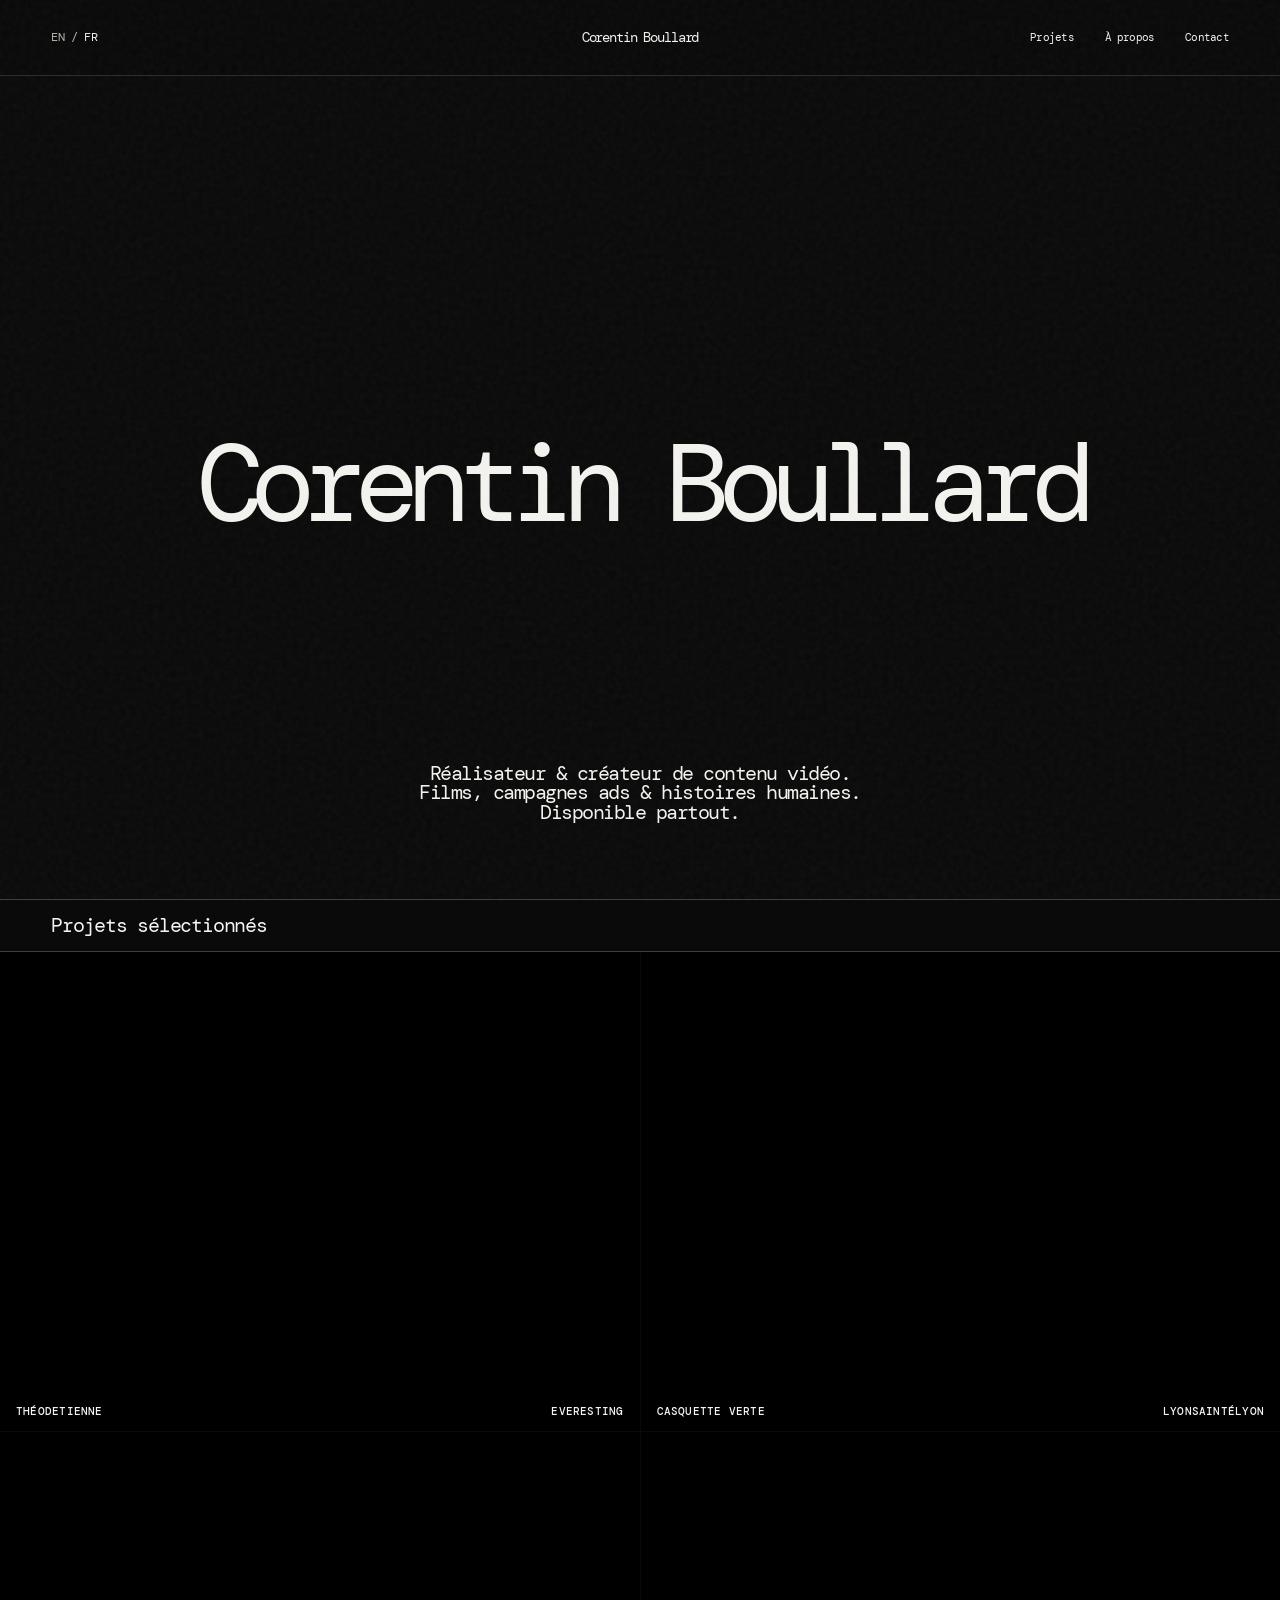
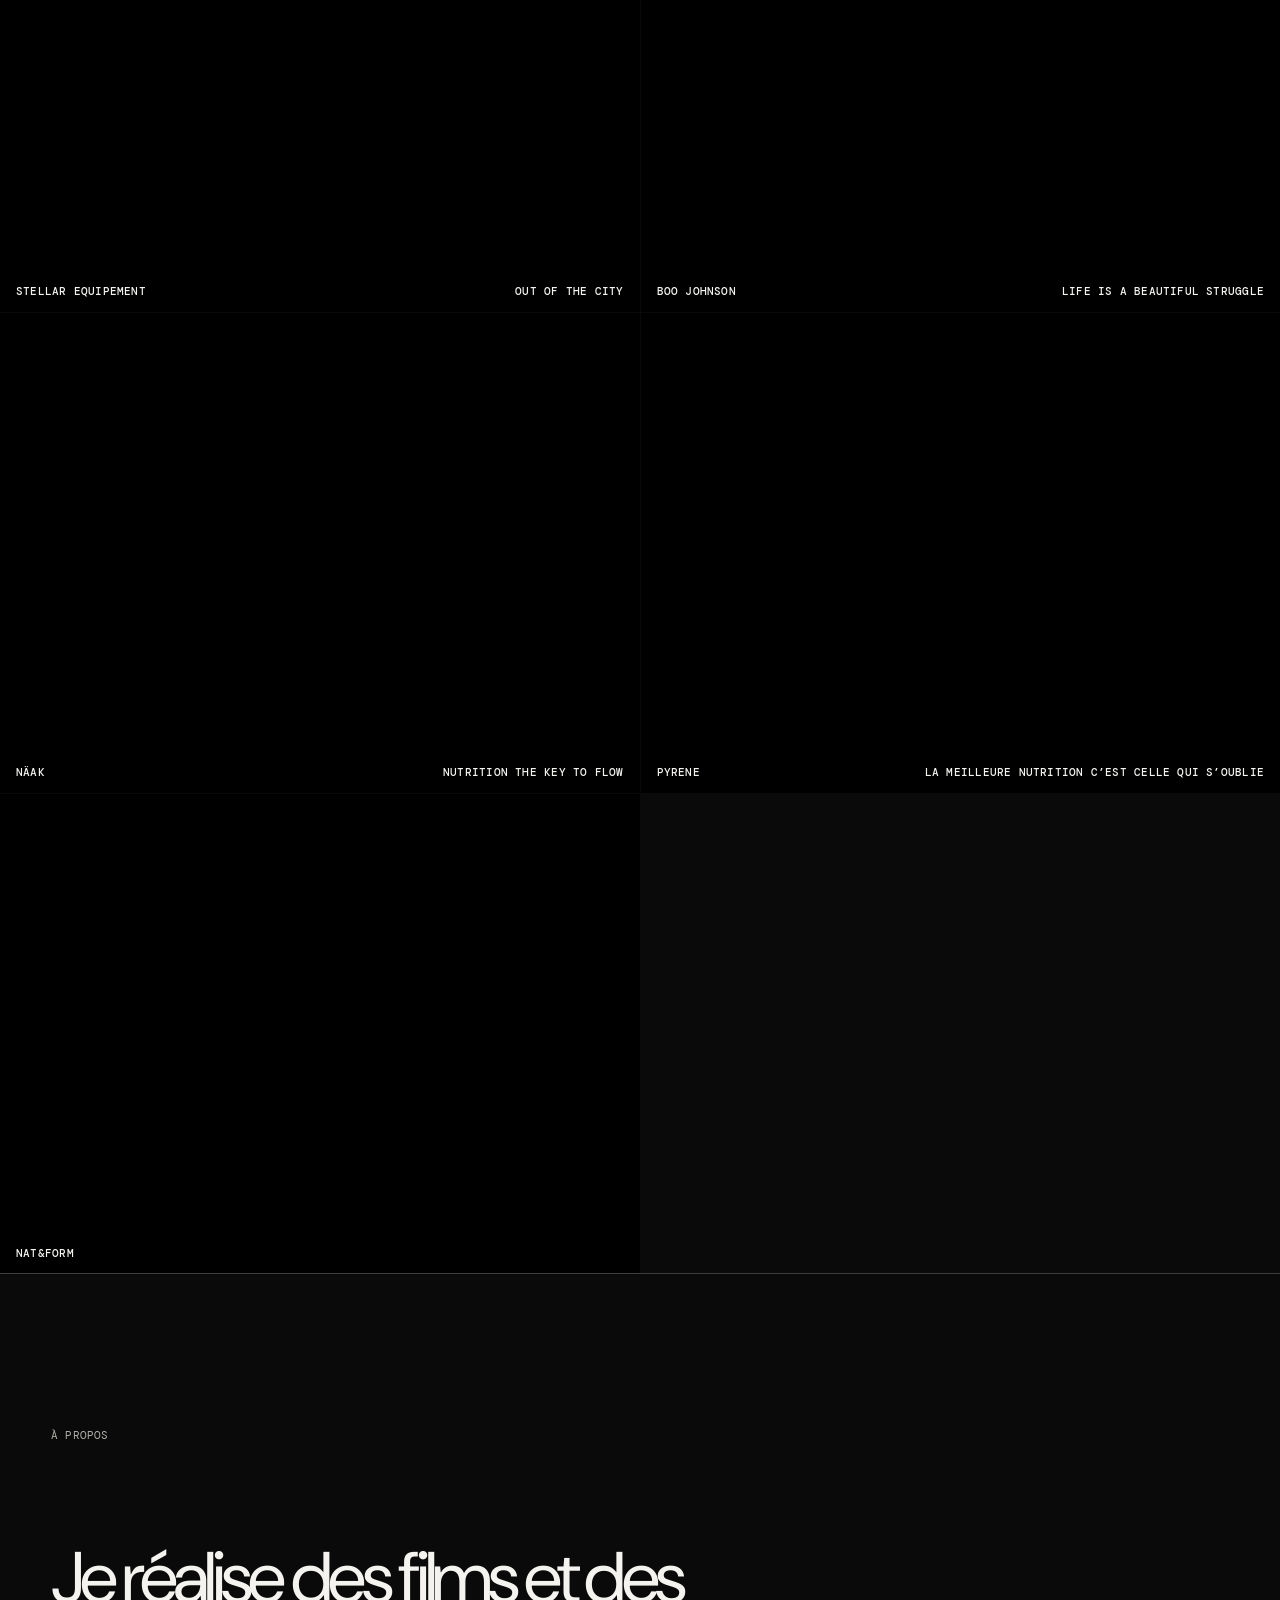
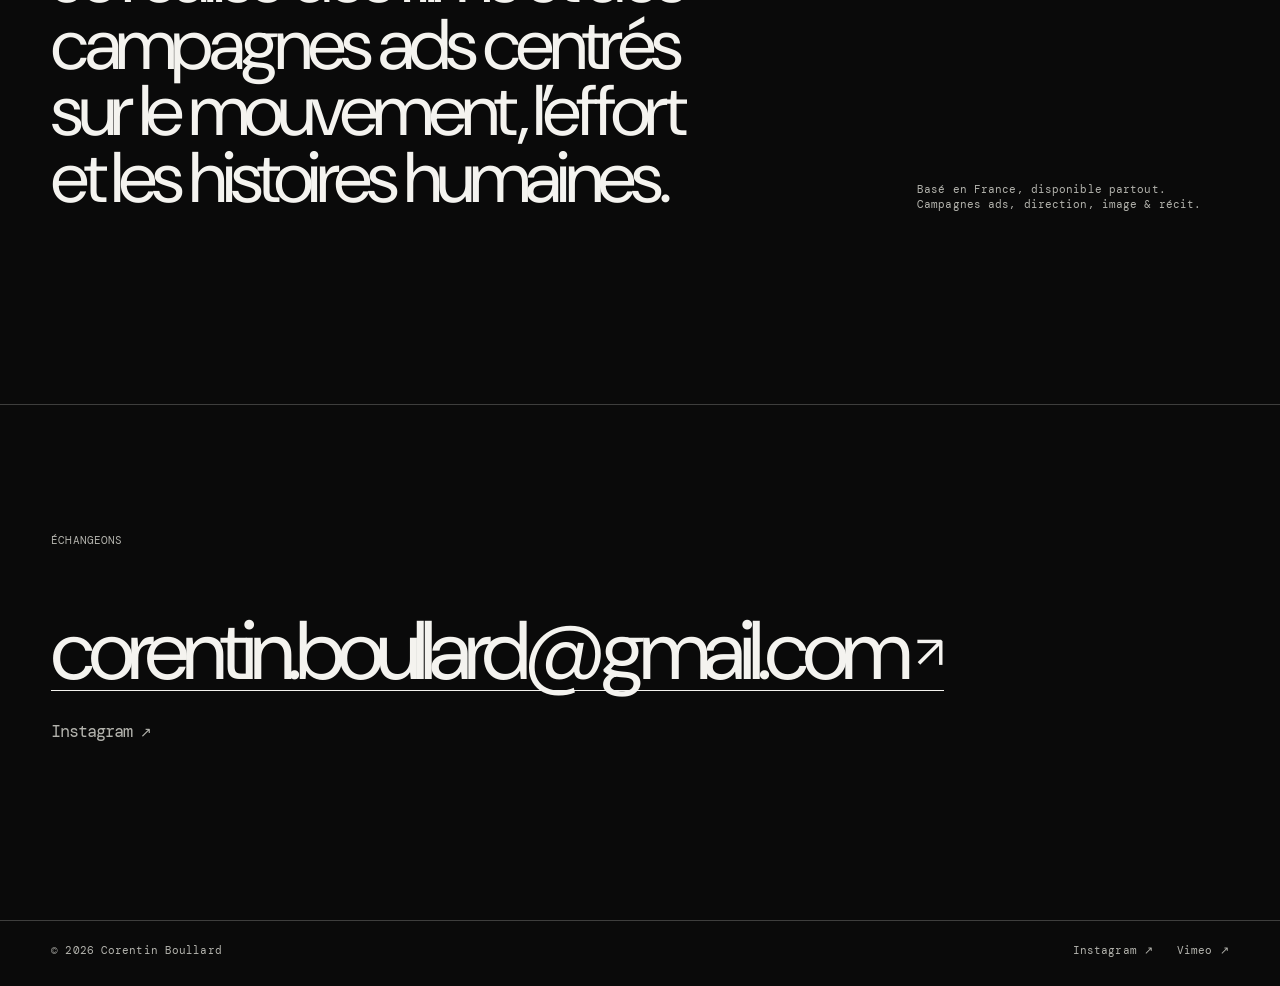
==== index.html @ 23f72abc "Publier le portfolio Corentin Boullard" ====
<!doctype html>
<html lang="fr">
  <head>
    <meta charset="UTF-8" />
    <meta name="viewport" content="width=device-width, initial-scale=1.0" />
    <meta name="description" content="Portfolio de Corentin Boullard — réalisateur & créateur de contenu vidéo." />
    <title>Corentin Boullard — Réalisateur</title>
    <link rel="preconnect" href="https://fonts.googleapis.com" />
    <link rel="preconnect" href="https://fonts.gstatic.com" crossorigin />
    <link href="https://fonts.googleapis.com/css2?family=DM+Mono:wght@400;500&family=DM+Sans:opsz,wght@9..40,400;9..40,500;9..40,600&display=swap" rel="stylesheet" />
    <link rel="stylesheet" href="styles.css" />
    <script>if (window.location.protocol === 'file:') document.documentElement.classList.add('is-file-preview');</script>
  </head>
  <body data-page="home">
    <div class="grain" aria-hidden="true"></div>
    <aside class="local-file-notice" aria-label="Lecture des vidéos" data-i18n-aria="localFile.aria">
      <span data-i18n="localFile.lead">Pour lire les films :</span>
      <a href="http://localhost:4173/"><span data-i18n="localFile.link">ouvrir le portfolio via localhost</span> <i aria-hidden="true">↗</i></a>
    </aside>

    <header class="site-header">
      <div class="language-switch" role="group" aria-label="Choisir la langue" data-i18n-aria="language.aria">
        <button type="button" data-language="en" aria-pressed="false">EN</button><span aria-hidden="true">/</span><button type="button" data-language="fr" aria-pressed="true">FR</button>
      </div>
      <a class="wordmark" href="#top" aria-label="Accueil" data-i18n-aria="navigation.home">Corentin Boullard</a>
      <nav aria-label="Navigation principale" data-i18n-aria="navigation.aria">
        <a href="#work" data-i18n="nav.work">Projets</a>
        <a href="#about" data-i18n="nav.about">À propos</a>
        <a href="#contact" data-i18n="nav.contact">Contact</a>
      </nav>
    </header>

    <main id="top">
      <section class="portfolio-intro" aria-labelledby="portfolio-title">
        <h1 class="intro-name" id="portfolio-title"><span>Corentin</span> <span>Boullard</span></h1>
        <p class="intro-statement"><span data-i18n="hero.line1">Réalisateur &amp; créateur de contenu vidéo.</span><br /><span data-i18n="hero.line2">Films, campagnes ads &amp; histoires humaines.</span><br /><span data-i18n="hero.line3">Disponible partout.</span></p>
      </section>

      <section class="work" id="work" aria-labelledby="work-title">
        <h2 class="sr-only" id="work-title" data-i18n="work.ariaTitle">Corentin Boullard — projets sélectionnés</h2>
        <div class="work-heading" aria-hidden="true" data-i18n="work.heading">Projets sélectionnés</div>

        <div class="projects">
          <article class="project">
            <div class="project-media">
              <iframe class="video-preview" src="https://www.youtube.com/embed/dancQaFmk1g?autoplay=1&mute=1&controls=0&loop=1&playlist=dancQaFmk1g&playsinline=1&modestbranding=1&rel=0&cc_load_policy=0&iv_load_policy=3&disablekb=1" title="Everesting — Théodetienne" allow="autoplay; encrypted-media; picture-in-picture" referrerpolicy="strict-origin-when-cross-origin" allowfullscreen></iframe>
            </div>
            <a class="project-link" href="project.html?project=everesting" aria-label="Voir les informations du projet Everesting"><span><span data-i18n="work.viewProject">Voir le projet</span> <i aria-hidden="true">↗</i></span></a>
            <div class="project-caption">
              <p>Théodetienne</p>
              <h3>Everesting</h3>
            </div>
          </article>

          <article class="project">
            <div class="project-media project-media--cover">
              <iframe class="video-preview" id="casquette-preview" src="https://www.youtube.com/embed/gQh4ofhJFeA?autoplay=1&mute=1&controls=0&loop=1&playlist=gQh4ofhJFeA&start=0&end=30&playsinline=1&modestbranding=1&rel=0&cc_load_policy=0&iv_load_policy=3&disablekb=1" title="LyonSaintéLyon — Casquette Verte" allow="autoplay; encrypted-media; picture-in-picture" referrerpolicy="strict-origin-when-cross-origin" allowfullscreen></iframe>
            </div>
            <a class="project-link" href="project.html?project=lyon-sainte-lyon" aria-label="Voir les informations du projet LyonSaintéLyon"><span><span data-i18n="work.viewProject">Voir le projet</span> <i aria-hidden="true">↗</i></span></a>
            <div class="project-caption">
              <p>Casquette Verte</p>
              <h3>LyonSaintéLyon</h3>
            </div>
          </article>

          <article class="project">
            <div class="project-media project-media--cover">
              <iframe class="video-preview" src="https://www.youtube.com/embed/SGx2-TlMPHw?autoplay=1&mute=1&controls=0&loop=1&playlist=SGx2-TlMPHw&playsinline=1&modestbranding=1&rel=0&cc_load_policy=0&iv_load_policy=3&disablekb=1" title="Out of the City — Stellar Equipement" allow="autoplay; encrypted-media; picture-in-picture" referrerpolicy="strict-origin-when-cross-origin" allowfullscreen></iframe>
            </div>
            <a class="project-link" href="project.html?project=stellar-equipement" aria-label="Voir les informations du projet Out of the City"><span><span data-i18n="work.viewProject">Voir le projet</span> <i aria-hidden="true">↗</i></span></a>
            <div class="project-caption">
              <p>Stellar Equipement</p>
              <h3>Out of the City</h3>
            </div>
          </article>

          <article class="project">
            <div class="project-media">
              <iframe class="video-preview" src="https://www.youtube.com/embed/GyIuSzdbdpY?autoplay=1&mute=1&controls=0&loop=1&playlist=GyIuSzdbdpY&playsinline=1&modestbranding=1&rel=0&cc_load_policy=0&iv_load_policy=3&disablekb=1" title="Life Is a Beautiful Struggle — Boo Johnson" allow="autoplay; encrypted-media; picture-in-picture" referrerpolicy="strict-origin-when-cross-origin" allowfullscreen></iframe>
            </div>
            <a class="project-link" href="project.html?project=boo-johnson" aria-label="Voir les informations du projet Life Is a Beautiful Struggle"><span><span data-i18n="work.viewProject">Voir le projet</span> <i aria-hidden="true">↗</i></span></a>
            <div class="project-caption">
              <p>Boo Johnson</p>
              <h3>Life Is a Beautiful Struggle</h3>
            </div>
          </article>

          <article class="project">
            <div class="project-media project-media--cover">
              <iframe class="video-preview" src="https://www.youtube.com/embed/1ZE7xjDqzbY?autoplay=1&mute=1&controls=0&loop=1&playlist=1ZE7xjDqzbY&playsinline=1&modestbranding=1&rel=0&cc_load_policy=0&iv_load_policy=3&disablekb=1" title="Nutrition the Key to Flow — NÄAK" allow="autoplay; encrypted-media; picture-in-picture" referrerpolicy="strict-origin-when-cross-origin" allowfullscreen></iframe>
            </div>
            <a class="project-link" href="project.html?project=naak" aria-label="Voir les informations du projet Nutrition the Key to Flow"><span><span data-i18n="work.viewProject">Voir le projet</span> <i aria-hidden="true">↗</i></span></a>
            <div class="project-caption">
              <p>NÄAK</p>
              <h3>Nutrition the Key to Flow</h3>
            </div>
          </article>

          <article class="project">
            <div class="project-media project-media--cover-portrait">
              <iframe class="video-preview" src="https://www.youtube.com/embed/3moZA3CL6kc?autoplay=1&mute=1&controls=0&loop=1&playlist=3moZA3CL6kc&playsinline=1&modestbranding=1&rel=0&cc_load_policy=0&iv_load_policy=3&disablekb=1" title="La meilleure nutrition c'est celle qui s'oublie — Pyrene" allow="autoplay; encrypted-media; picture-in-picture" referrerpolicy="strict-origin-when-cross-origin" allowfullscreen></iframe>
            </div>
            <a class="project-link" href="project.html?project=pyrene" aria-label="Voir les informations du projet La meilleure nutrition c'est celle qui s'oublie"><span><span data-i18n="work.viewProject">Voir le projet</span> <i aria-hidden="true">↗</i></span></a>
            <div class="project-caption">
              <p>Pyrene</p>
              <h3 data-i18n="projects.pyrene.title">La meilleure nutrition c’est celle qui s’oublie</h3>
            </div>
          </article>

          <article class="project">
            <div class="project-media project-media--cover project-media--cover-tight">
              <iframe class="video-preview" src="https://www.youtube.com/embed/F0Kpj2BeIug?autoplay=1&mute=1&controls=0&loop=1&playlist=F0Kpj2BeIug&playsinline=1&modestbranding=1&rel=0&cc_load_policy=0&iv_load_policy=3&disablekb=1" title="Nat&amp;Form — Ultra Marin" allow="autoplay; encrypted-media; picture-in-picture" referrerpolicy="strict-origin-when-cross-origin" allowfullscreen></iframe>
            </div>
            <a class="project-link" href="project.html?project=nat-form" aria-label="Voir les informations de la campagne Nat et Form sur l'Ultra Marin"><span><span data-i18n="work.viewProject">Voir le projet</span> <i aria-hidden="true">↗</i></span></a>
            <div class="project-caption">
              <p>Nat&amp;Form</p>
            </div>
          </article>

        </div>
      </section>

      <section class="about section" id="about" aria-labelledby="about-title">
        <p class="eyebrow reveal" data-i18n="about.eyebrow">À propos</p>
        <div class="about-grid">
          <h2 class="reveal" id="about-title" data-i18n="about.title">Je réalise des films et des campagnes ads centrés sur le mouvement, l’effort et les histoires humaines.</h2>
          <p class="about-note reveal"><span data-i18n="about.noteLine1">Basé en France, disponible partout.</span><br /><span data-i18n="about.noteLine2">Campagnes ads, direction, image &amp; récit.</span></p>
        </div>
      </section>

      <section class="contact section" id="contact" aria-labelledby="contact-title">
        <p class="eyebrow reveal" data-i18n="contact.eyebrow">Échangeons</p>
        <a class="contact-email reveal" id="contact-title" href="mailto:corentin.boullard@gmail.com">corentin.boullard@gmail.com <span aria-hidden="true">↗</span></a>
        <a class="contact-instagram reveal" href="https://www.instagram.com/" target="_blank" rel="noreferrer">Instagram <span aria-hidden="true">↗</span></a>
      </section>
    </main>

    <footer class="site-footer">
      <p>© <span id="year"></span> Corentin Boullard</p>
      <div class="social-links">
        <a href="https://www.instagram.com/" target="_blank" rel="noreferrer">Instagram <span aria-hidden="true">↗</span></a>
        <a href="https://vimeo.com/" target="_blank" rel="noreferrer">Vimeo <span aria-hidden="true">↗</span></a>
      </div>
    </footer>

    <script src="youtube-segment-loop.js"></script>
    <script src="language.js"></script>
    <script src="script.js"></script>
  </body>
</html>
---- styles.css ----
@font-face {
  font-family: "Vulf Mono Italic";
  src: url("https://framerusercontent.com/assets/CtORyL1HoXpSRjh696kYlRRcNnY.woff2") format("woff2");
  font-display: swap;
  font-style: normal;
  font-weight: 400;
}

:root {
  color-scheme: dark;
  --ink: #f4f3ef;
  --muted: #b3b3ad;
  --ground: #0a0a0a;
  --line: rgba(244, 243, 239, 0.22);
  --side: clamp(1.25rem, 4vw, 4.5rem);
  --ease: cubic-bezier(.22, .61, .36, 1);
  --display: "Vulf Mono Italic", "DM Mono", monospace;
}

* { box-sizing: border-box; }
[hidden] { display: none !important; }

html { scroll-behavior: smooth; background: var(--ground); }

body {
  min-width: 320px;
  margin: 0;
  color: var(--ink);
  background: var(--ground);
  font-family: "DM Sans", Helvetica, Arial, sans-serif;
  font-size: 16px;
  font-weight: 400;
  letter-spacing: -0.025em;
  overflow-x: hidden;
}

button, a { font: inherit; }
a { color: inherit; text-decoration: none; }
button { color: inherit; }

.grain {
  position: fixed;
  z-index: 10;
  inset: 0;
  pointer-events: none;
  opacity: .11;
  background-image: url("data:image/svg+xml,%3Csvg viewBox='0 0 180 180' xmlns='http://www.w3.org/2000/svg'%3E%3Cfilter id='n'%3E%3CfeTurbulence type='fractalNoise' baseFrequency='.9' numOctaves='4' stitchTiles='stitch'/%3E%3C/filter%3E%3Crect width='100%25' height='100%25' filter='url(%23n)' opacity='.38'/%3E%3C/svg%3E");
}

.local-file-notice { display: none; }
.is-file-preview .local-file-notice { position: fixed; z-index: 20; right: var(--side); bottom: 1.25rem; display: flex; align-items: center; gap: .65rem 1rem; max-width: min(34rem, calc(100% - (var(--side) * 2))); padding: .8rem 1rem; border: 1px solid var(--line); background: rgba(10, 10, 10, .94); color: var(--muted); font: 400 .68rem/1.35 "DM Mono", monospace; letter-spacing: .01em; }
.is-file-preview .local-file-notice a { color: var(--ink); border-bottom: 1px solid var(--ink); }
.is-file-preview .local-file-notice i { font-style: normal; }

.site-header {
  position: fixed;
  z-index: 8;
  top: 0;
  left: 0;
  display: flex;
  justify-content: center;
  align-items: center;
  width: 100%;
  min-height: 4.75rem;
  padding: 1.1rem var(--side);
  border-bottom: 1px solid rgba(244, 243, 239, .14);
  background: rgba(10, 10, 10, .94);
  backdrop-filter: blur(12px);
}

.wordmark, .eyebrow, .site-header nav, .project-caption p, .hero-index, .site-footer, .about-note {
  font-family: "DM Mono", monospace;
  font-size: .68rem;
  line-height: 1.35;
  letter-spacing: .01em;
}

.wordmark { position: absolute; left: 50%; font-family: var(--display); font-size: .9rem; font-weight: 400; letter-spacing: -.08em; transform: translateX(-50%); }
.language-switch { position: absolute; left: var(--side); display: flex; align-items: center; gap: .38rem; color: var(--muted); font: 400 .76rem/1 var(--display); letter-spacing: -.07em; }
.language-switch button { padding: 0; border: 0; background: transparent; color: inherit; cursor: pointer; transition: color .2s ease; }
.language-switch button[aria-pressed="true"], .language-switch button:hover { color: var(--ink); }
.language-switch button:focus-visible { outline: 1px solid var(--ink); outline-offset: .28rem; }
.site-header nav { position: absolute; right: var(--side); display: flex; gap: clamp(1.1rem, 2.4vw, 2.3rem); font-family: var(--display); letter-spacing: -.07em; }
.site-header nav a { transition: opacity .25s ease; }
.site-header nav a:hover { opacity: .56; }

h1, h2, h3, p { margin-top: 0; }
h1, h2, h3 { font-weight: 400; }
.eyebrow { margin: 0; color: var(--muted); text-transform: uppercase; }
h2 { font-size: clamp(2.5rem, 5.6vw, 6.6rem); line-height: .93; letter-spacing: -.065em; }

.sr-only { position: absolute; width: 1px; height: 1px; padding: 0; margin: -1px; overflow: hidden; clip: rect(0, 0, 0, 0); white-space: nowrap; border: 0; }
.section { padding-right: var(--side); padding-left: var(--side); }
.portfolio-intro { display: flex; flex-direction: column; justify-content: space-between; min-height: 100svh; padding: clamp(8rem, 16vw, 13rem) var(--side) clamp(2.7rem, 6vw, 5rem); border-bottom: 1px solid var(--line); }
.intro-name { max-width: 100%; margin: auto 0; color: var(--ink); font-family: var(--display); font-size: clamp(4.25rem, 8.5vw, 9.4rem); font-weight: 400; line-height: .76; letter-spacing: -.12em; text-align: center; }
.intro-name span { display: inline; }
.intro-statement { max-width: 42ch; margin: 0 auto; color: var(--ink); font-family: var(--display); font-size: clamp(1rem, 1.55vw, 1.45rem); line-height: .98; letter-spacing: -.075em; text-align: center; }
.work { padding: 0; }
.work-heading { padding: .95rem var(--side); border-bottom: 1px solid var(--line); color: var(--ink); font-family: var(--display); font-size: clamp(1rem, 1.6vw, 1.35rem); line-height: 1; letter-spacing: -.06em; }

.projects {
  display: grid;
  grid-template-columns: repeat(2, minmax(0, 1fr));
  gap: 1px;
  align-items: start;
}
.project { position: relative; min-width: 0; }
.project-media {
  position: relative;
  display: block;
  width: 100%;
  overflow: hidden;
  background: #1a1a1a;
  aspect-ratio: 4 / 3;
}
.video-preview { display: block; width: 100%; height: 100%; border: 0; background: #000; }

/* Les films 16/9 sont recadrés dans le cadre 4/3, sans bandes noires. */
.project-media--cover .video-preview {
  position: absolute;
  top: 50%;
  left: 50%;
  width: 134%;
  height: 134%;
  transform: translate(-50%, -50%);
}
.project-media--cover-tight .video-preview { width: 144%; height: 144%; transform: translate(-48.5%, -50%); }

/* Les formats verticaux sont volontairement recadrés pour remplir la grille 4/3. */
.project-media--cover-portrait .video-preview {
  position: absolute;
  top: 50%;
  left: 50%;
  width: 238%;
  height: 238%;
  transform: translate(-50%, -50%);
}

.project-caption { position: absolute; z-index: 2; right: 0; bottom: 0; left: 0; display: flex; justify-content: space-between; align-items: end; gap: 1rem; padding: .85rem 1rem; color: var(--ink); pointer-events: none; }
.project-caption h3 { margin: 0; font: 500 .68rem/1.2 "DM Mono", monospace; letter-spacing: .02em; text-transform: uppercase; text-align: right; }
.project-caption p { flex: 0 1 auto; margin: 0; color: var(--ink); font: 500 .68rem/1.2 "DM Mono", monospace; letter-spacing: .02em; text-transform: uppercase; }
.project-link { position: absolute; z-index: 1; inset: 0; display: grid; place-items: center; color: var(--ink); cursor: pointer; }
.project-link > span { padding: .55rem .7rem; border: 1px solid rgba(244, 243, 239, .42); background: rgba(10, 10, 10, .32); font: 500 .64rem/1 "DM Mono", monospace; letter-spacing: .04em; opacity: 0; transform: translateY(.35rem); transition: opacity .25s ease, transform .25s var(--ease), background-color .25s ease; }
.project-link i { font-style: normal; }
.project:hover .project-link > span, .project:focus-within .project-link > span { opacity: 1; transform: translateY(0); }
.project-link:focus-visible { outline: 1px solid var(--ink); outline-offset: -5px; }

.project-page .site-header { background: rgba(10, 10, 10, .98); }
.project-detail { padding-top: 4.75rem; }
.detail-film { border-bottom: 1px solid var(--line); }
.detail-film-frame { width: 100%; aspect-ratio: 16 / 9; background: #000; }
.detail-film-frame iframe { display: block; width: 100%; height: 100%; border: 0; }
.detail-film-frame--four-three { position: relative; aspect-ratio: 4 / 3; overflow: hidden; }
.detail-film-frame--four-three iframe { position: absolute; top: 50%; left: 50%; width: 144%; height: 144%; transform: translate(-48.5%, -50%); }
.detail-intro { padding-top: clamp(4.5rem, 9vw, 9rem); padding-bottom: clamp(4.5rem, 9vw, 9rem); }
.detail-intro .eyebrow { margin-bottom: 1.2rem; }
.detail-intro h1 { max-width: 14ch; margin: 0; font-size: clamp(3.4rem, 10vw, 11rem); line-height: .84; letter-spacing: -.085em; }
.detail-description { max-width: 34rem; margin: clamp(3.25rem, 7vw, 6rem) 0 0; font-size: clamp(1.2rem, 2.15vw, 2rem); line-height: 1.12; letter-spacing: -.045em; }
.detail-intro--without-title .detail-description { margin-top: 1.3rem; }
.detail-information { display: grid; grid-template-columns: minmax(8rem, .65fr) minmax(0, 2fr); gap: 3rem; padding-top: clamp(2.7rem, 6vw, 5rem); padding-bottom: clamp(4.5rem, 9vw, 8rem); border-top: 1px solid var(--line); }
.detail-meta-list { display: grid; grid-template-columns: repeat(2, minmax(0, 1fr)); gap: 0; margin: 0; border: 1px solid var(--line); border-bottom: 0; }
.detail-meta-list div { display: grid; grid-template-columns: minmax(6rem, .7fr) minmax(0, 1.3fr); gap: 1.2rem; padding: 1rem 0; border-bottom: 1px solid var(--line); }
.detail-meta-list div:nth-child(odd) { padding-right: 2rem; }
.detail-meta-list div:nth-child(even) { padding-left: 2rem; border-left: 1px solid var(--line); }
.detail-meta-list .detail-meta-wide { grid-column: 1 / -1; grid-template-columns: minmax(6rem, .7fr) minmax(0, 1.3fr); padding-right: 0; padding-left: 0; border-left: 0; }
.detail-meta-list--without-project > div:first-child { grid-column: 1 / -1; grid-template-columns: minmax(6rem, .7fr) minmax(0, 1.3fr); padding-right: 0; padding-left: 0; border-left: 0; }
.detail-meta-list dt, .detail-meta-list dd { margin: 0; }
.detail-meta-list dt { color: var(--muted); font: 400 .65rem/1.35 "DM Mono", monospace; letter-spacing: .04em; text-transform: uppercase; }
.detail-meta-list dd { font-size: clamp(.95rem, 1.4vw, 1.2rem); line-height: 1.2; }
.detail-links { display: flex; justify-content: space-between; align-items: baseline; gap: 2rem; padding-top: 1.2rem; padding-bottom: 1.6rem; border-top: 1px solid var(--line); }
.detail-youtube, .detail-next { font: 500 .7rem/1.35 "DM Mono", monospace; letter-spacing: .03em; text-transform: uppercase; }
.detail-youtube { border-bottom: 1px solid var(--ink); }
.detail-youtube:hover, .detail-next:hover { color: var(--muted); }

.about { padding-top: clamp(6.5rem, 12vw, 11rem); padding-bottom: clamp(8rem, 15vw, 14rem); border-top: 1px solid var(--line); }
.about-grid { display: grid; grid-template-columns: minmax(0, 1.8fr) minmax(12rem, .7fr); gap: 4rem; margin-top: clamp(4rem, 8vw, 7.5rem); }
.about-grid h2 { max-width: 13.5ch; margin: 0; }
.about-note { align-self: end; margin: 0; color: var(--muted); }

.contact { padding-top: clamp(5rem, 10vw, 9rem); padding-bottom: clamp(7rem, 14vw, 12rem); border-top: 1px solid var(--line); }
.contact .eyebrow { margin-bottom: clamp(2.2rem, 5vw, 4.5rem); }
.contact-email { display: inline-block; max-width: 100%; border-bottom: 1px solid var(--ink); font-size: clamp(2.2rem, 6.5vw, 8.5rem); line-height: .95; letter-spacing: -.075em; overflow-wrap: anywhere; transition: color .3s ease, border-color .3s ease; }
.contact-email span { display: inline-block; font-size: .55em; vertical-align: .25em; letter-spacing: 0; transition: transform .35s var(--ease); }
.contact-email:hover { color: var(--muted); border-color: var(--muted); }
.contact-email:hover span { transform: translate(.18em, -.18em); }
.contact-instagram { display: flex; width: fit-content; align-items: baseline; gap: .5em; margin-top: clamp(1.25rem, 2.5vw, 2.2rem); color: var(--muted); font: 400 clamp(.9rem, 1.35vw, 1.15rem)/1 var(--display); letter-spacing: -.06em; transition: color .25s ease; }
.contact-instagram span { display: inline-block; font-family: "DM Mono", monospace; font-size: .8em; letter-spacing: 0; transition: transform .35s var(--ease); }
.contact-instagram:hover { color: var(--ink); }
.contact-instagram:hover span { transform: translate(.18em, -.18em); }

.site-footer { display: flex; justify-content: space-between; gap: 2rem; padding: 1.4rem var(--side) 1.75rem; border-top: 1px solid var(--line); color: var(--muted); }
.site-footer p { margin: 0; }
.social-links { display: flex; gap: 1.5rem; }
.social-links a { transition: color .25s ease; }
.social-links a:hover { color: var(--ink); }

.reveal { opacity: 0; transform: translateY(2rem); transition: opacity .8s var(--ease), transform .8s var(--ease); }
.reveal.is-visible { opacity: 1; transform: translateY(0); }

@media (max-width: 700px) {
  .is-file-preview .local-file-notice { right: 1.25rem; bottom: 1.25rem; left: 1.25rem; max-width: none; flex-wrap: wrap; }
  .site-header { justify-content: center; min-height: 5.75rem; padding-top: .9rem; padding-bottom: .85rem; }
  .language-switch { top: 1.05rem; left: var(--side); }
  .wordmark { top: .86rem; left: 50%; transform: translateX(-50%); }
  .site-header nav { right: var(--side); bottom: .82rem; gap: 1rem; font-size: .62rem; }
  .portfolio-intro { min-height: 92svh; padding-top: 7rem; padding-bottom: 2.2rem; }
  .intro-name { font-size: clamp(3.35rem, 16vw, 5.25rem); line-height: .82; letter-spacing: -.11em; }
  .intro-name span { display: block; }
  .intro-statement { max-width: 25ch; font-size: 1rem; }
  .projects { grid-template-columns: 1fr; gap: 1px; }
  .about-grid { display: block; }
  .about-note { margin-top: 2.8rem; }
  .site-footer { display: block; }
  .social-links { margin-top: 1.25rem; }
  .project-link > span { opacity: 1; transform: none; }
  .project-detail { padding-top: 5.75rem; }
  .detail-film-frame { aspect-ratio: 4 / 3; }
  .detail-information { display: block; }
  .detail-information > .eyebrow { margin-bottom: 2.3rem; }
  .detail-meta-list { grid-template-columns: 1fr; }
  .detail-meta-list div:nth-child(odd), .detail-meta-list div:nth-child(even) { padding-right: 0; padding-left: 0; border-left: 0; }
  .detail-links { display: grid; gap: 1.3rem; }
}

@media (prefers-reduced-motion: reduce) {
  html { scroll-behavior: auto; }
  *, *::before, *::after { animation-duration: .01ms !important; animation-iteration-count: 1 !important; transition-duration: .01ms !important; }
}
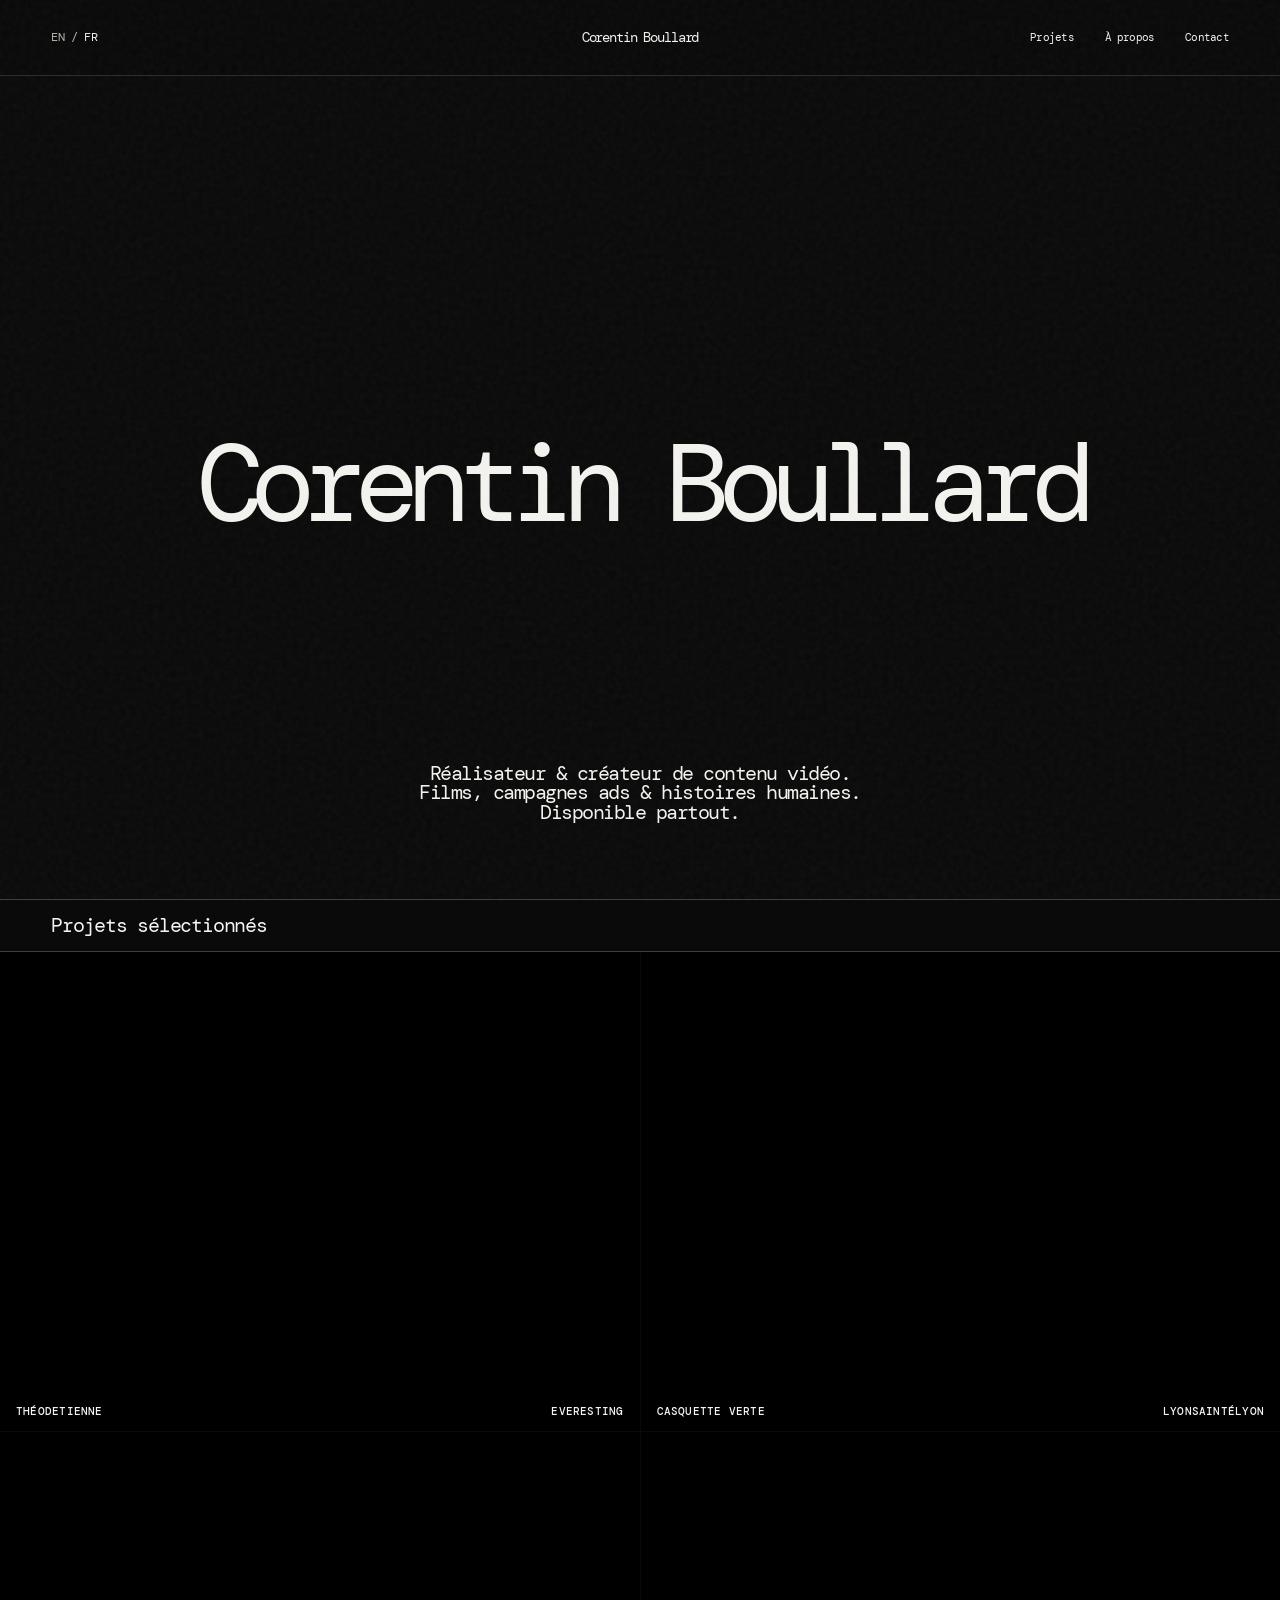
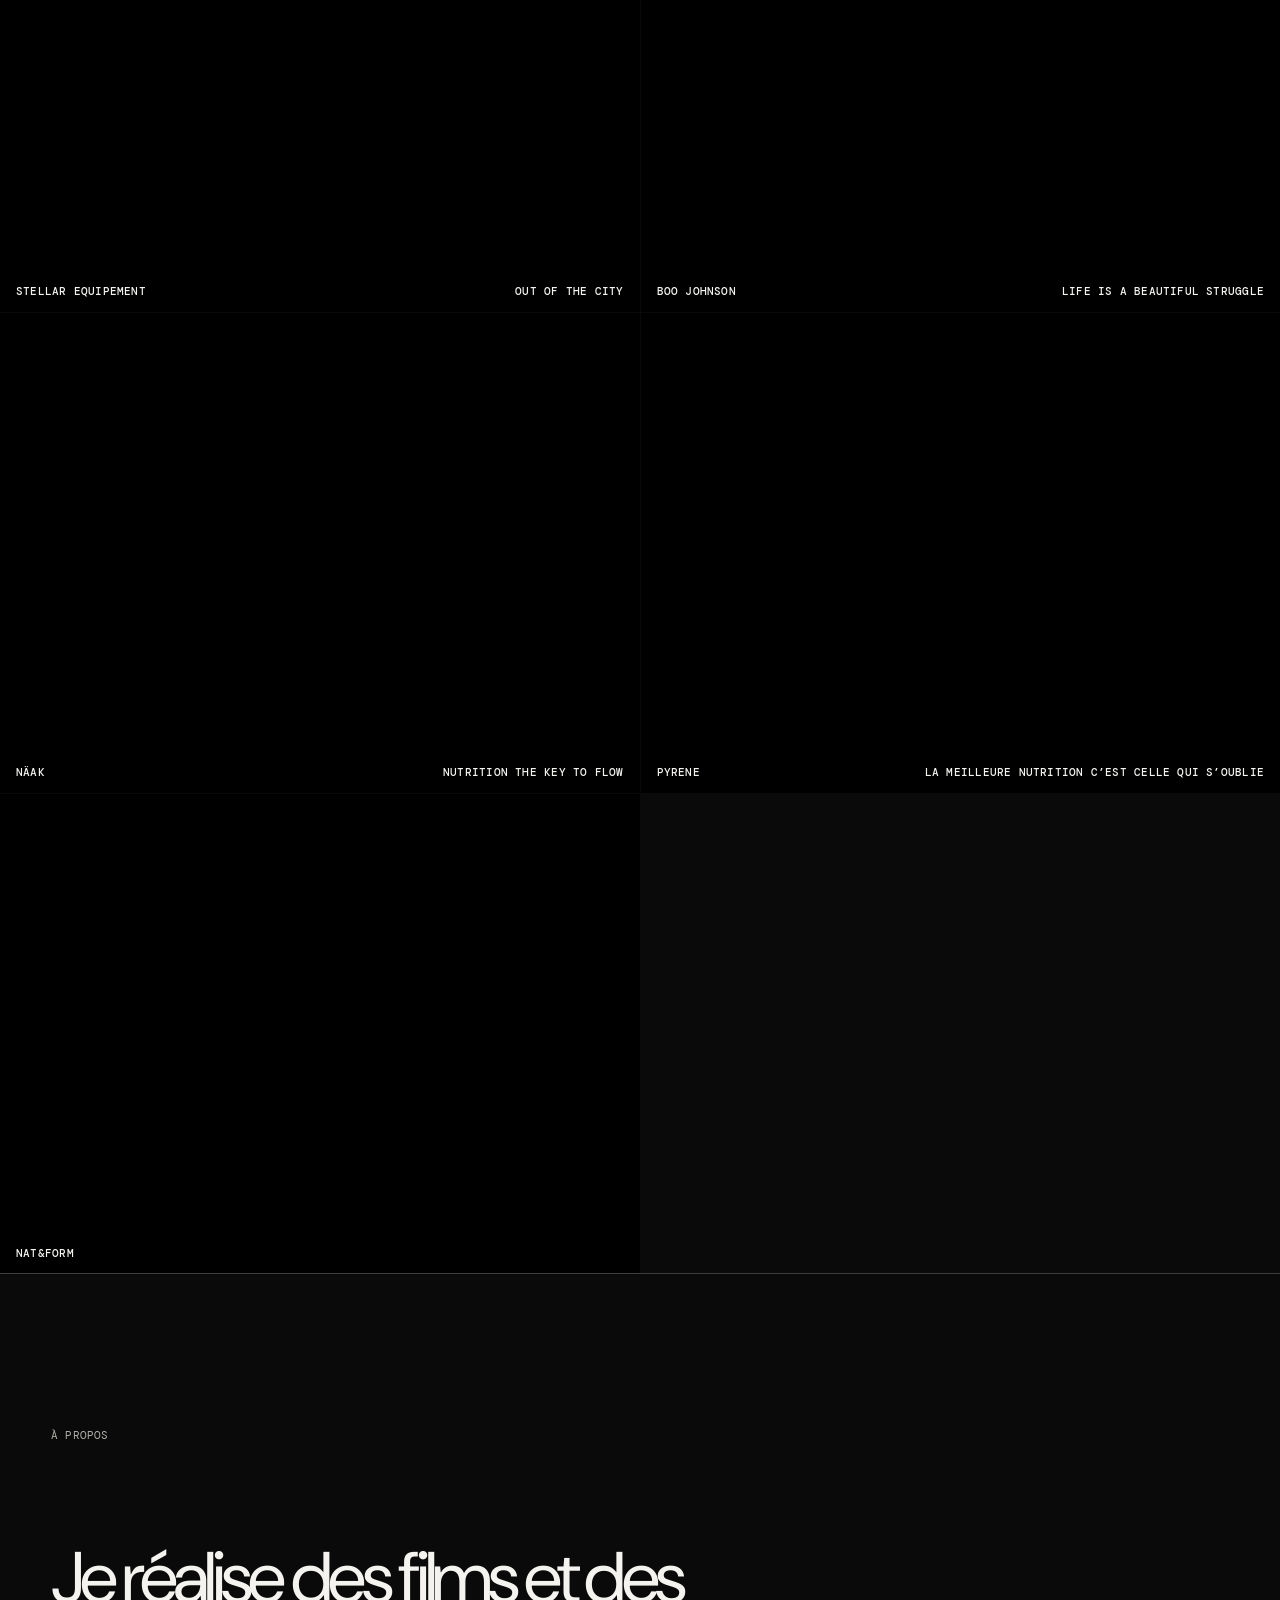
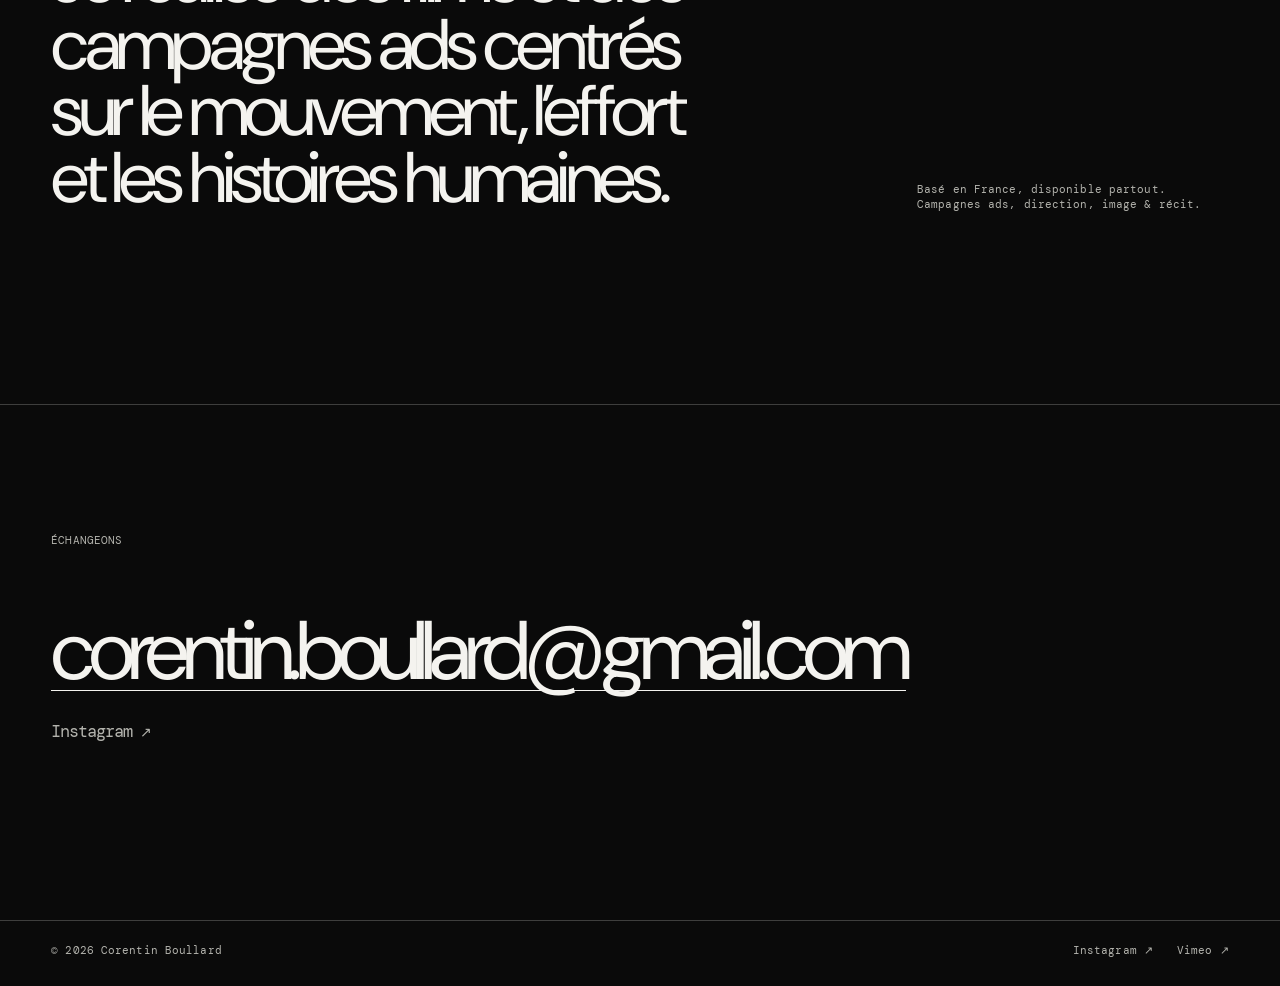
==== commit dce0e054: "Retirer la flèche de l’adresse e-mail" ====
--- a/index.html
+++ b/index.html
@@ -130,7 +130,7 @@
 
       <section class="contact section" id="contact" aria-labelledby="contact-title">
         <p class="eyebrow reveal" data-i18n="contact.eyebrow">Échangeons</p>
-        <a class="contact-email reveal" id="contact-title" href="mailto:corentin.boullard@gmail.com">corentin.boullard@gmail.com <span aria-hidden="true">↗</span></a>
+        <a class="contact-email reveal" id="contact-title" href="mailto:corentin.boullard@gmail.com">corentin.boullard@gmail.com</a>
         <a class="contact-instagram reveal" href="https://www.instagram.com/" target="_blank" rel="noreferrer">Instagram <span aria-hidden="true">↗</span></a>
       </section>
     </main>
--- a/styles.css
+++ b/styles.css
@@ -180,9 +180,7 @@
 .contact { padding-top: clamp(5rem, 10vw, 9rem); padding-bottom: clamp(7rem, 14vw, 12rem); border-top: 1px solid var(--line); }
 .contact .eyebrow { margin-bottom: clamp(2.2rem, 5vw, 4.5rem); }
 .contact-email { display: inline-block; max-width: 100%; border-bottom: 1px solid var(--ink); font-size: clamp(2.2rem, 6.5vw, 8.5rem); line-height: .95; letter-spacing: -.075em; overflow-wrap: anywhere; transition: color .3s ease, border-color .3s ease; }
-.contact-email span { display: inline-block; font-size: .55em; vertical-align: .25em; letter-spacing: 0; transition: transform .35s var(--ease); }
 .contact-email:hover { color: var(--muted); border-color: var(--muted); }
-.contact-email:hover span { transform: translate(.18em, -.18em); }
 .contact-instagram { display: flex; width: fit-content; align-items: baseline; gap: .5em; margin-top: clamp(1.25rem, 2.5vw, 2.2rem); color: var(--muted); font: 400 clamp(.9rem, 1.35vw, 1.15rem)/1 var(--display); letter-spacing: -.06em; transition: color .25s ease; }
 .contact-instagram span { display: inline-block; font-family: "DM Mono", monospace; font-size: .8em; letter-spacing: 0; transition: transform .35s var(--ease); }
 .contact-instagram:hover { color: var(--ink); }
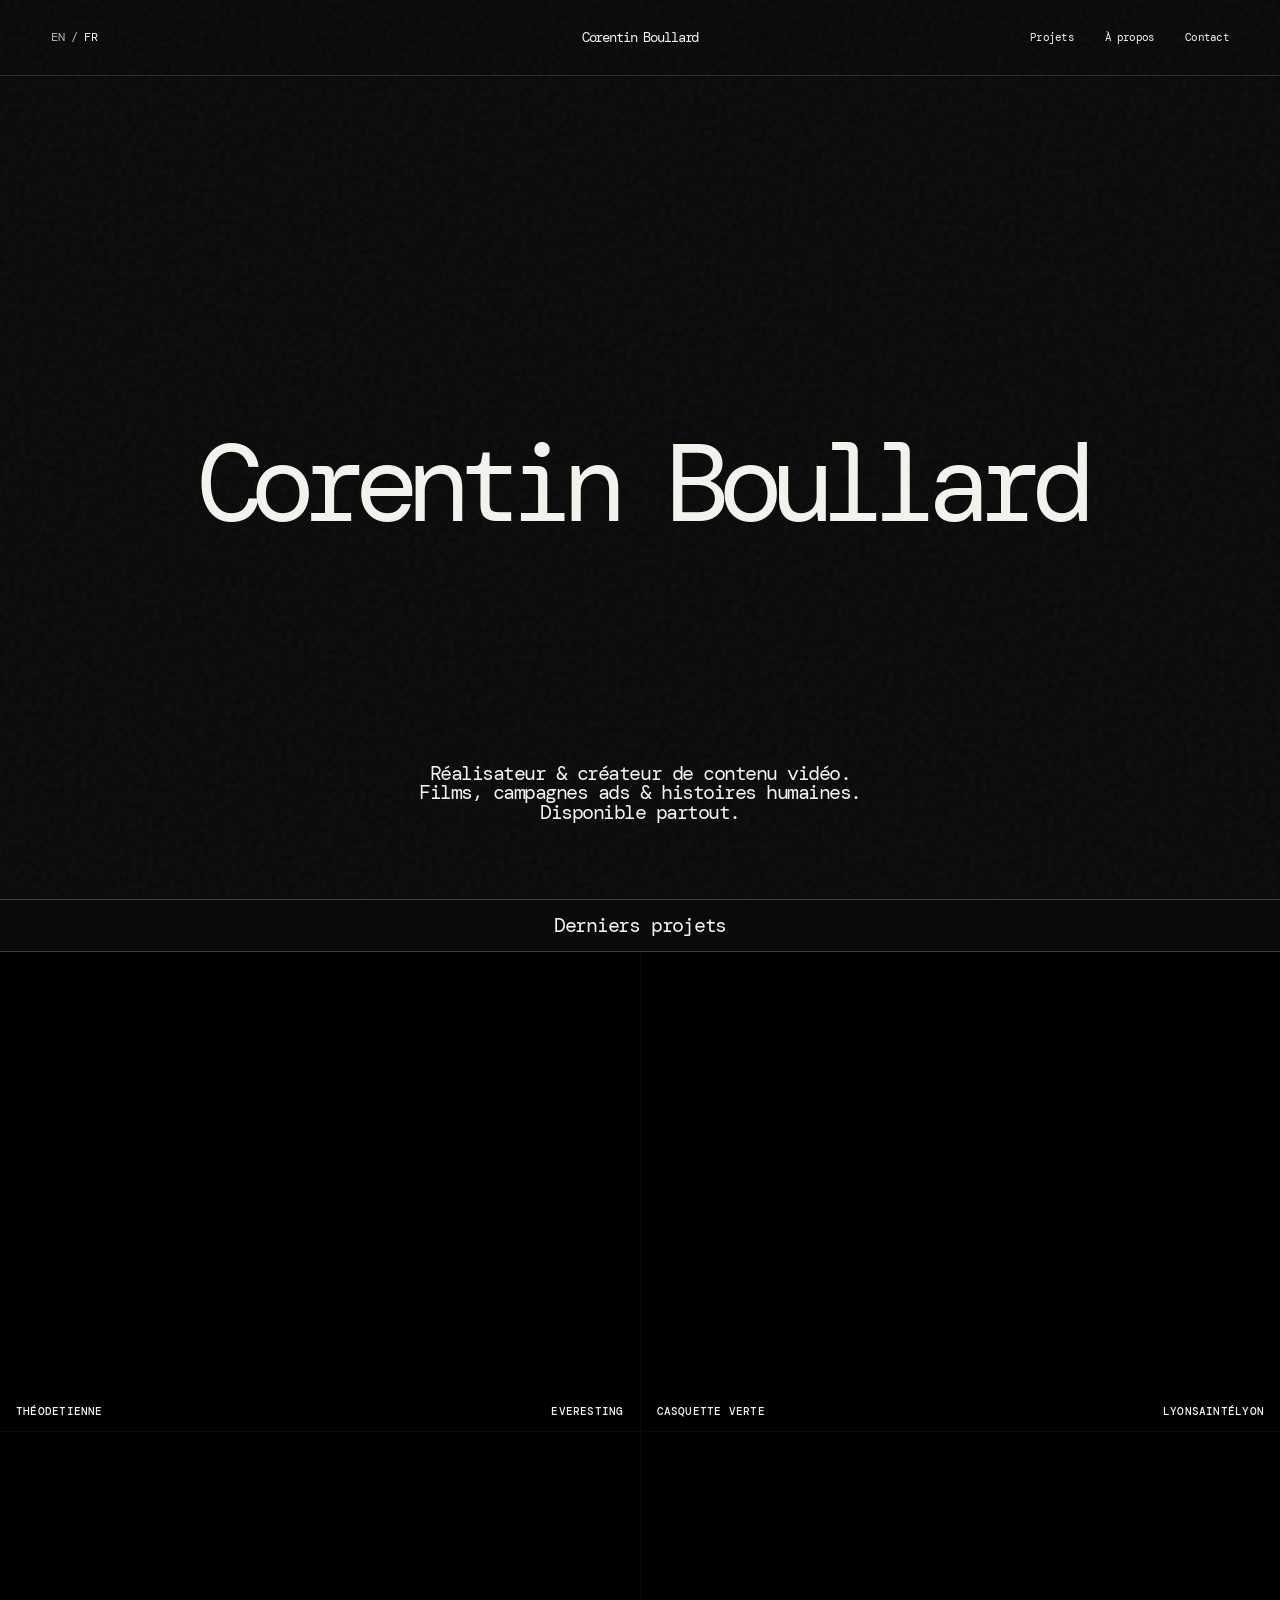
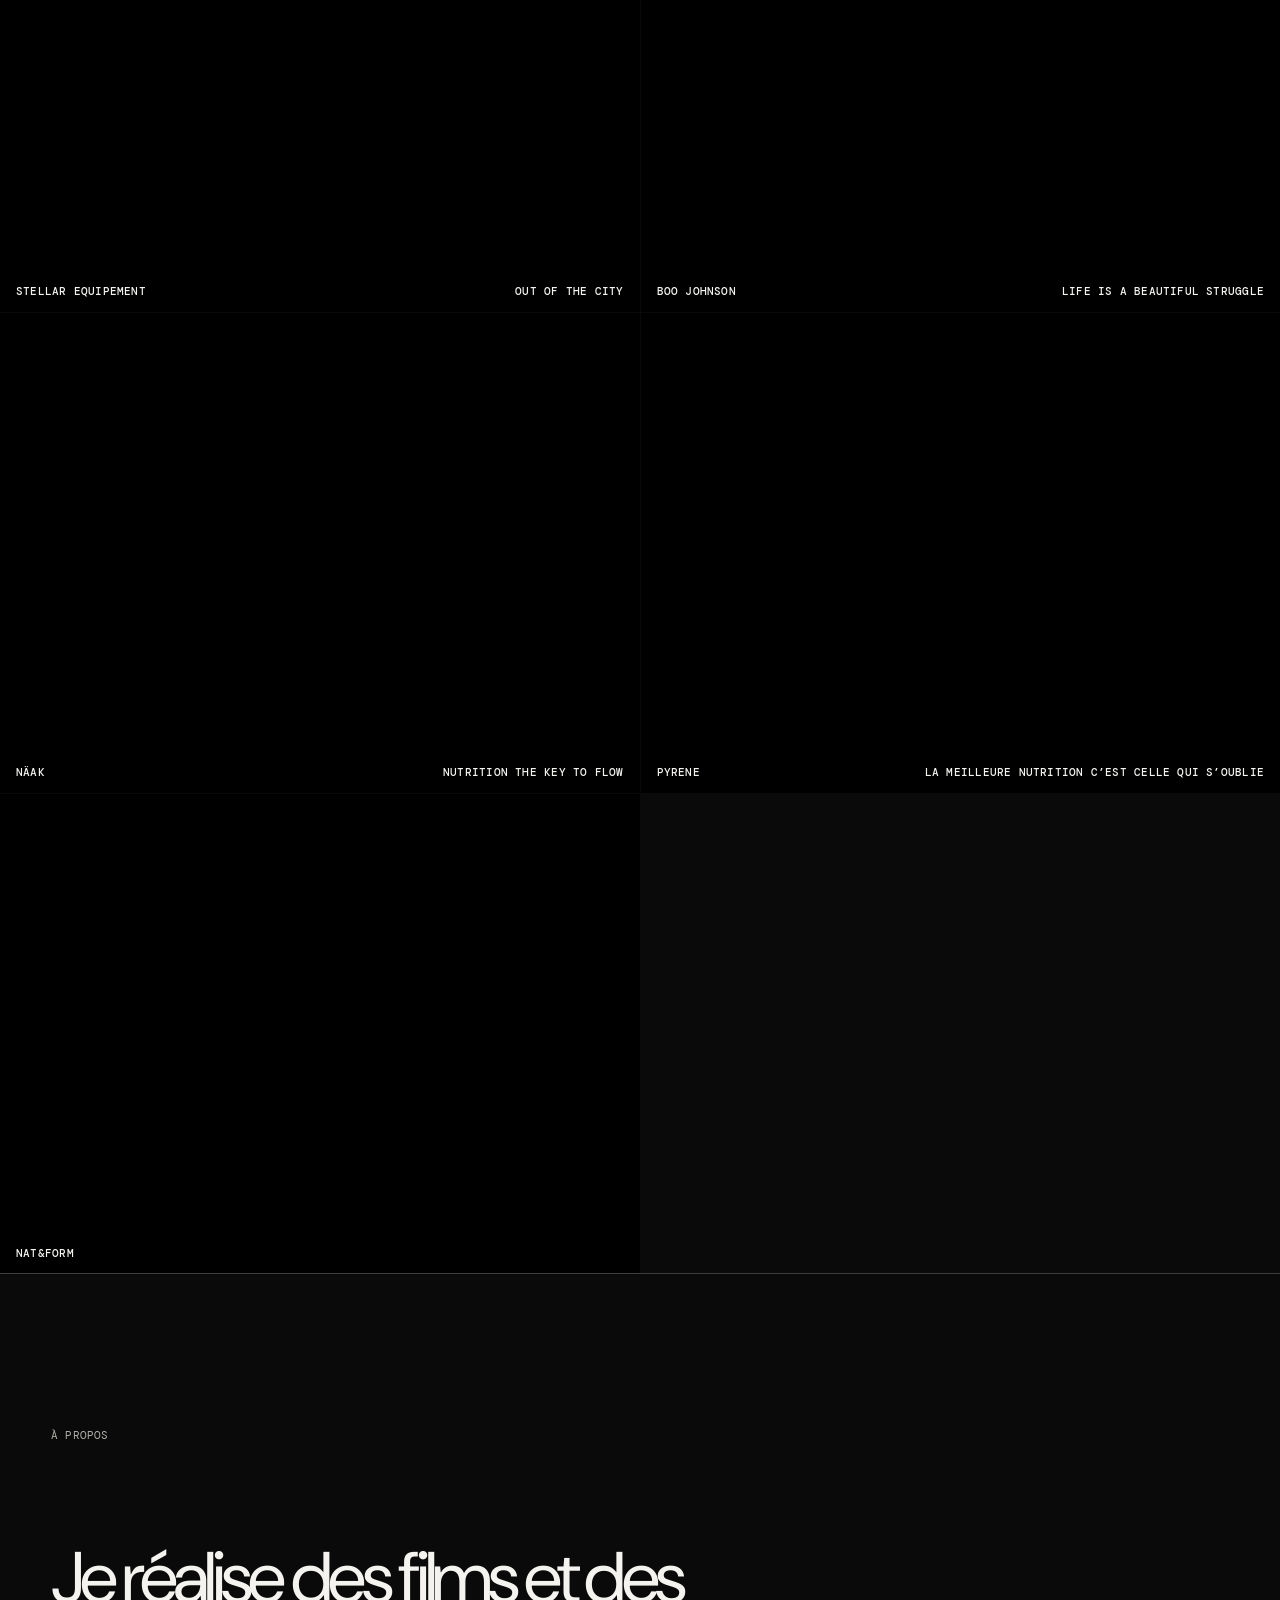
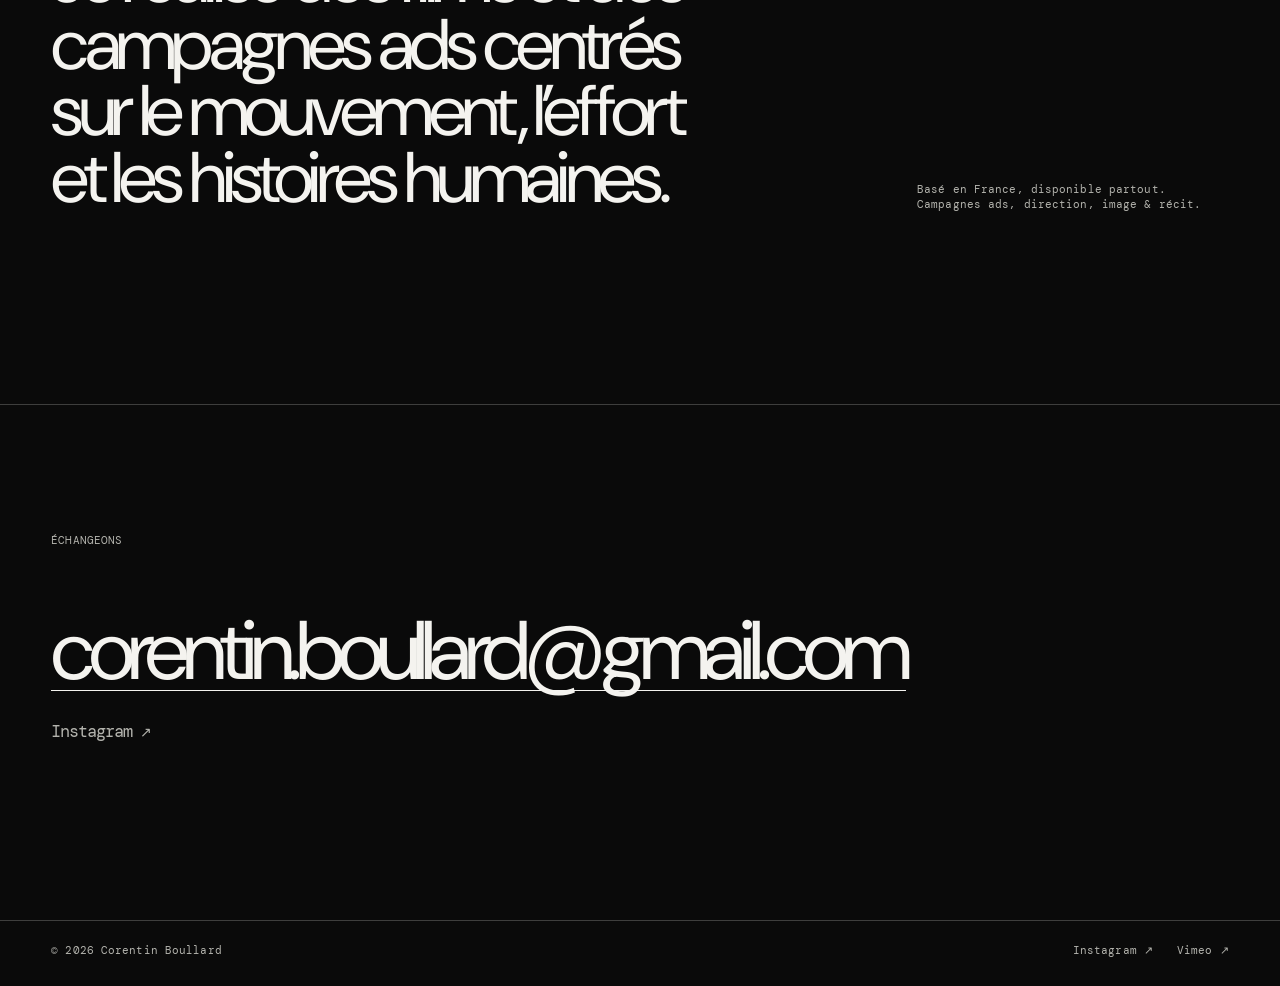
==== commit 23c48498: "Ajuster la version mobile" ====
--- a/index.html
+++ b/index.html
@@ -37,8 +37,8 @@
       </section>
 
       <section class="work" id="work" aria-labelledby="work-title">
-        <h2 class="sr-only" id="work-title" data-i18n="work.ariaTitle">Corentin Boullard — projets sélectionnés</h2>
-        <div class="work-heading" aria-hidden="true" data-i18n="work.heading">Projets sélectionnés</div>
+        <h2 class="sr-only" id="work-title" data-i18n="work.ariaTitle">Corentin Boullard — derniers projets</h2>
+        <div class="work-heading" aria-hidden="true" data-i18n="work.heading">Derniers projets</div>
 
         <div class="projects">
           <article class="project">
--- a/styles.css
+++ b/styles.css
@@ -96,7 +96,7 @@
 .intro-name span { display: inline; }
 .intro-statement { max-width: 42ch; margin: 0 auto; color: var(--ink); font-family: var(--display); font-size: clamp(1rem, 1.55vw, 1.45rem); line-height: .98; letter-spacing: -.075em; text-align: center; }
 .work { padding: 0; }
-.work-heading { padding: .95rem var(--side); border-bottom: 1px solid var(--line); color: var(--ink); font-family: var(--display); font-size: clamp(1rem, 1.6vw, 1.35rem); line-height: 1; letter-spacing: -.06em; }
+.work-heading { padding: .95rem var(--side); border-bottom: 1px solid var(--line); color: var(--ink); font-family: var(--display); font-size: clamp(1rem, 1.6vw, 1.35rem); line-height: 1; letter-spacing: -.06em; text-align: center; }
 
 .projects {
   display: grid;
@@ -200,7 +200,7 @@
   .site-header { justify-content: center; min-height: 5.75rem; padding-top: .9rem; padding-bottom: .85rem; }
   .language-switch { top: 1.05rem; left: var(--side); }
   .wordmark { top: .86rem; left: 50%; transform: translateX(-50%); }
-  .site-header nav { right: var(--side); bottom: .82rem; gap: 1rem; font-size: .62rem; }
+  .site-header nav { right: auto; bottom: .82rem; left: 50%; gap: 1rem; font-size: .62rem; transform: translateX(-50%); white-space: nowrap; }
   .portfolio-intro { min-height: 92svh; padding-top: 7rem; padding-bottom: 2.2rem; }
   .intro-name { font-size: clamp(3.35rem, 16vw, 5.25rem); line-height: .82; letter-spacing: -.11em; }
   .intro-name span { display: block; }
@@ -218,6 +218,7 @@
   .detail-meta-list { grid-template-columns: 1fr; }
   .detail-meta-list div:nth-child(odd), .detail-meta-list div:nth-child(even) { padding-right: 0; padding-left: 0; border-left: 0; }
   .detail-links { display: grid; gap: 1.3rem; }
+  .contact-email { max-width: none; font-size: min(5vw, 1.55rem); letter-spacing: -.08em; overflow-wrap: normal; white-space: nowrap; }
 }
 
 @media (prefers-reduced-motion: reduce) {
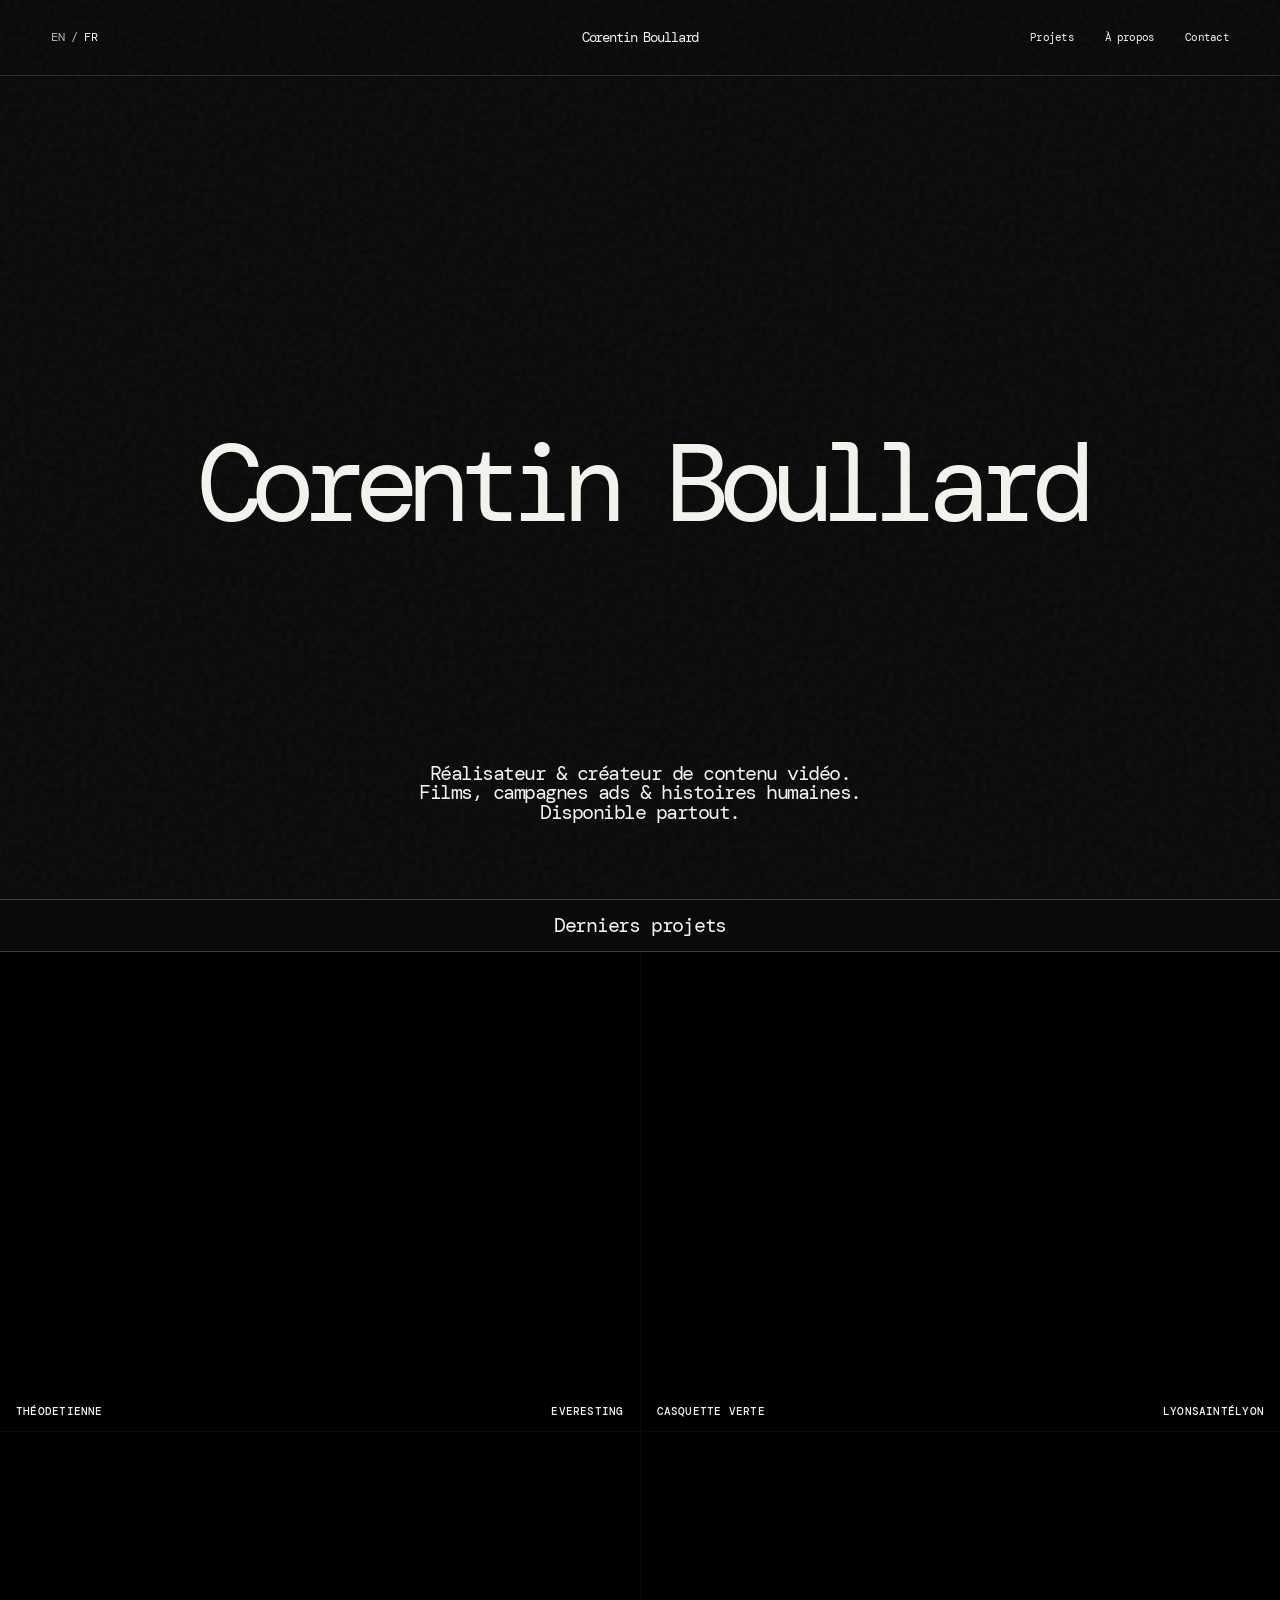
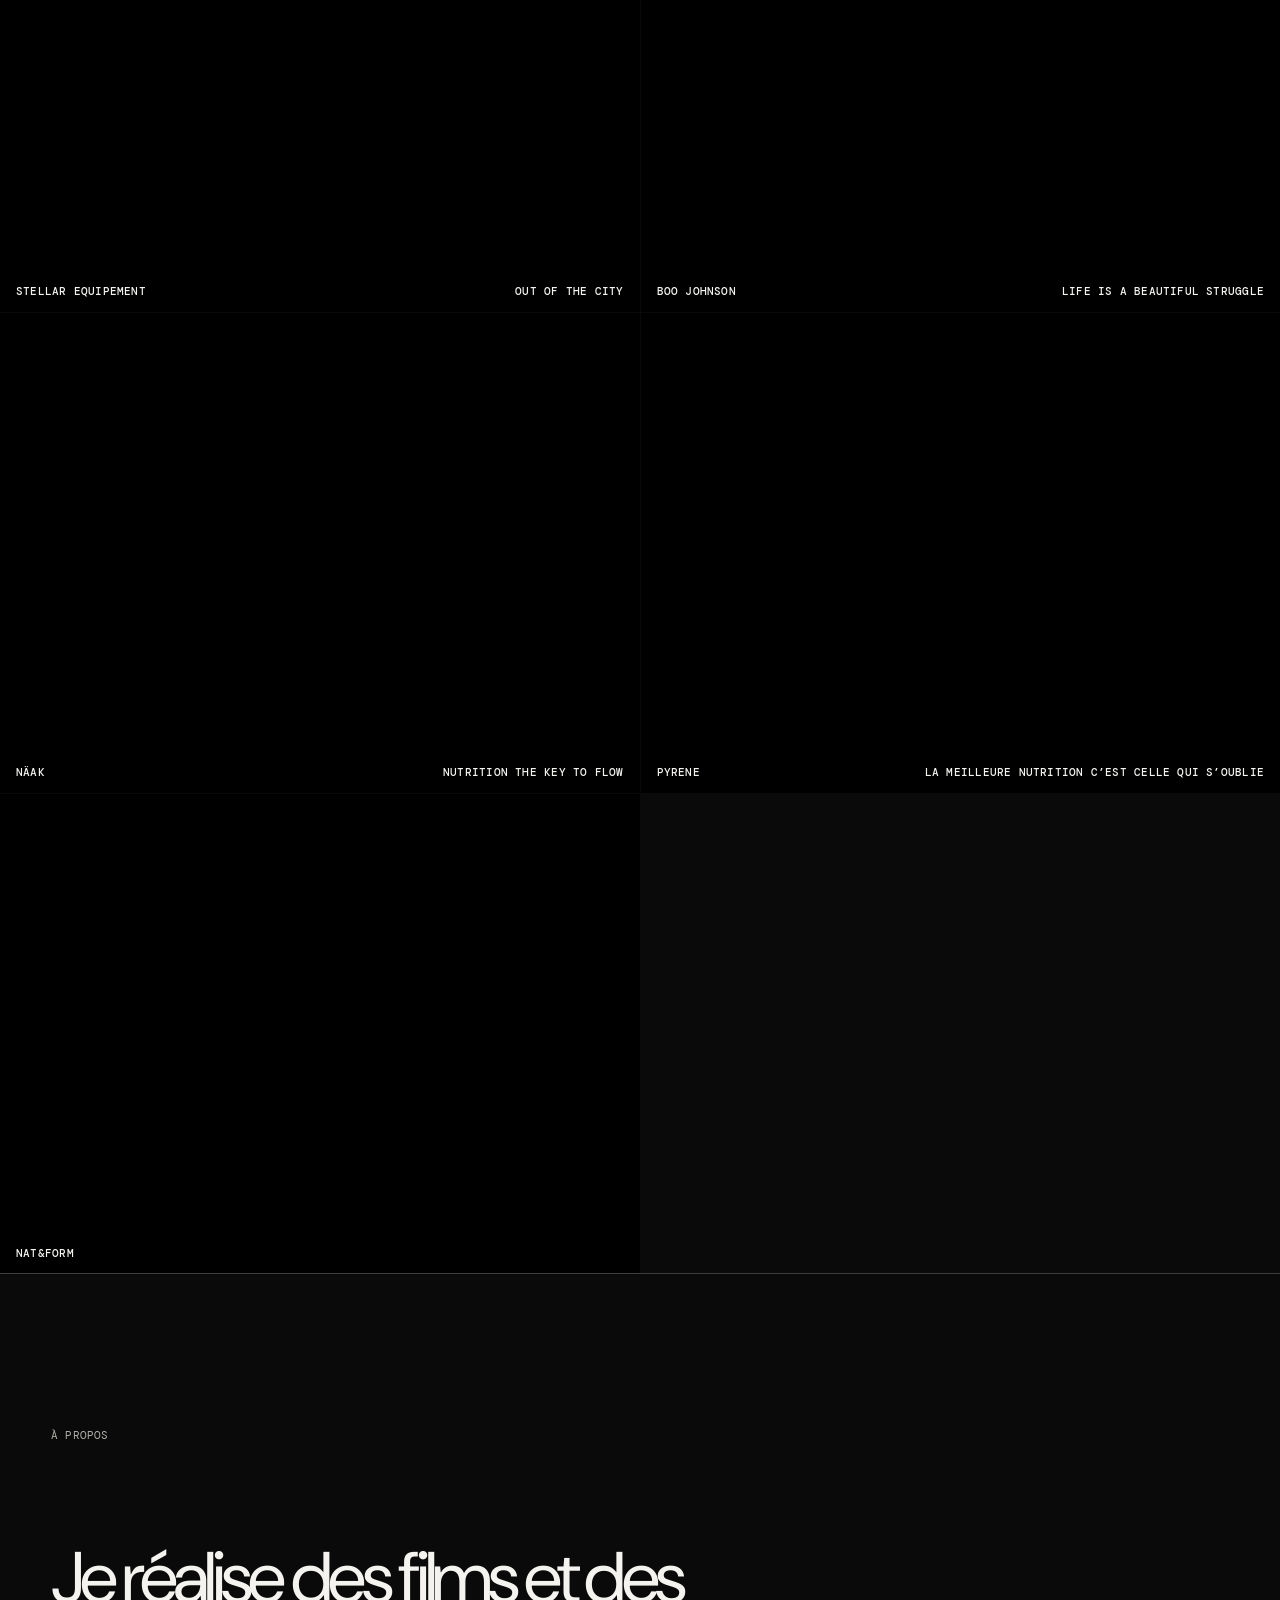
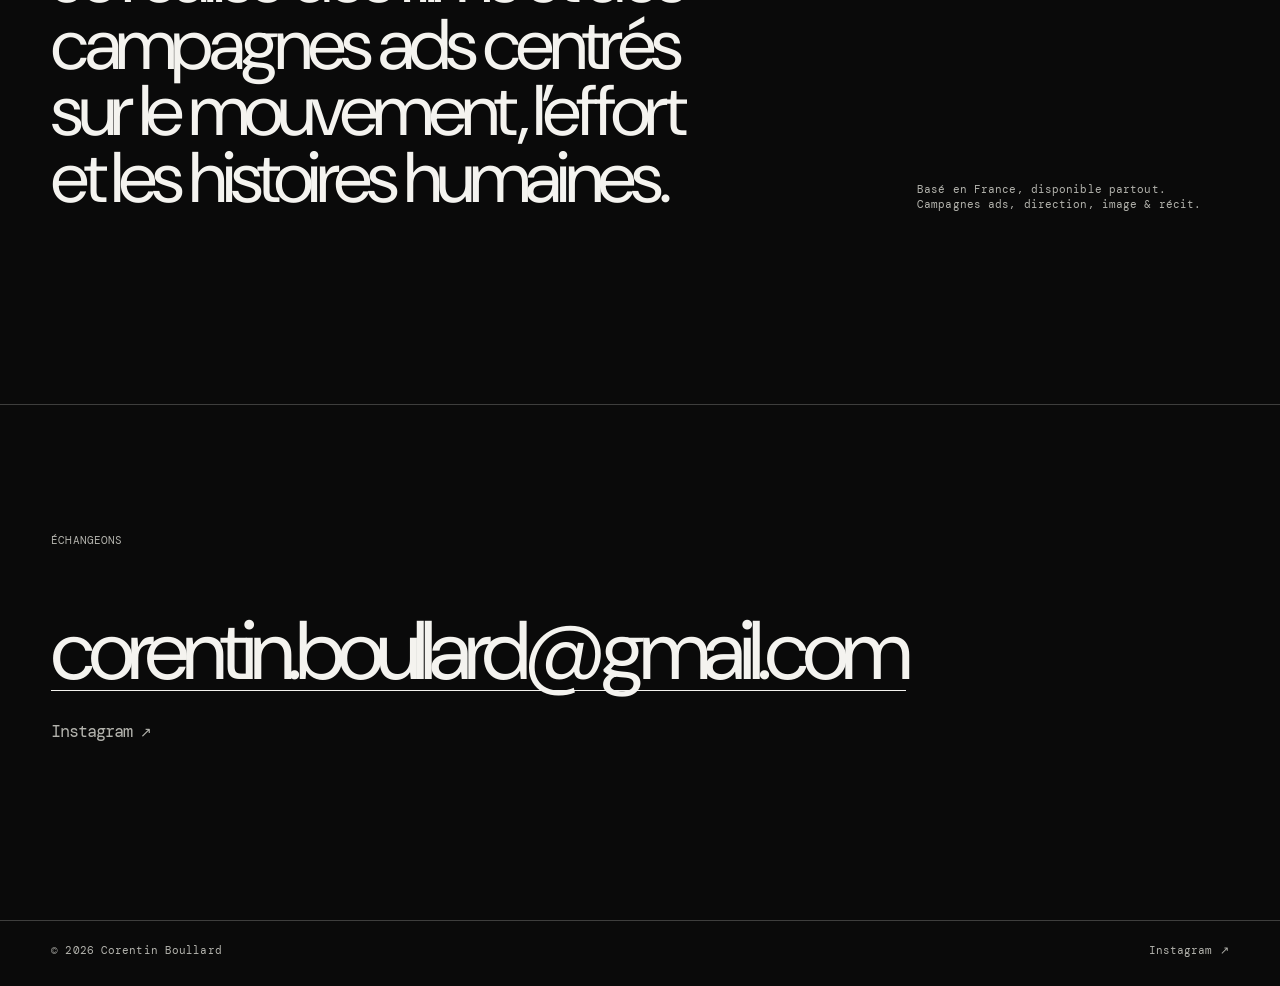
==== commit b85e8863: "Retirer le lien Vimeo du footer" ====
--- a/index.html
+++ b/index.html
@@ -8,7 +8,7 @@
     <link rel="preconnect" href="https://fonts.googleapis.com" />
     <link rel="preconnect" href="https://fonts.gstatic.com" crossorigin />
     <link href="https://fonts.googleapis.com/css2?family=DM+Mono:wght@400;500&family=DM+Sans:opsz,wght@9..40,400;9..40,500;9..40,600&display=swap" rel="stylesheet" />
-    <link rel="stylesheet" href="styles.css" />
+    <link rel="stylesheet" href="styles.css?v=20260718-1626" />
     <script>if (window.location.protocol === 'file:') document.documentElement.classList.add('is-file-preview');</script>
   </head>
   <body data-page="home">
@@ -42,10 +42,12 @@
 
         <div class="projects">
           <article class="project">
-            <div class="project-media">
-              <iframe class="video-preview" src="https://www.youtube.com/embed/dancQaFmk1g?autoplay=1&mute=1&controls=0&loop=1&playlist=dancQaFmk1g&playsinline=1&modestbranding=1&rel=0&cc_load_policy=0&iv_load_policy=3&disablekb=1" title="Everesting — Théodetienne" allow="autoplay; encrypted-media; picture-in-picture" referrerpolicy="strict-origin-when-cross-origin" allowfullscreen></iframe>
+            <div class="project-media project-media--native">
+              <video class="video-preview" data-native-preview autoplay muted loop playsinline preload="metadata" aria-hidden="true">
+                <source src="media/theo-detienne.mp4" type="video/mp4" />
+              </video>
             </div>
-            <a class="project-link" href="project.html?project=everesting" aria-label="Voir les informations du projet Everesting"><span><span data-i18n="work.viewProject">Voir le projet</span> <i aria-hidden="true">↗</i></span></a>
+            <a class="project-link" href="project.html?project=everesting" aria-label="Ouvrir le projet Everesting"></a>
             <div class="project-caption">
               <p>Théodetienne</p>
               <h3>Everesting</h3>
@@ -53,10 +55,12 @@
           </article>
 
           <article class="project">
-            <div class="project-media project-media--cover">
-              <iframe class="video-preview" id="casquette-preview" src="https://www.youtube.com/embed/gQh4ofhJFeA?autoplay=1&mute=1&controls=0&loop=1&playlist=gQh4ofhJFeA&start=0&end=30&playsinline=1&modestbranding=1&rel=0&cc_load_policy=0&iv_load_policy=3&disablekb=1" title="LyonSaintéLyon — Casquette Verte" allow="autoplay; encrypted-media; picture-in-picture" referrerpolicy="strict-origin-when-cross-origin" allowfullscreen></iframe>
+            <div class="project-media project-media--cover project-media--native">
+              <video class="video-preview" data-native-preview autoplay muted loop playsinline preload="metadata" aria-hidden="true">
+                <source src="media/casquette-verte.mp4" type="video/mp4" />
+              </video>
             </div>
-            <a class="project-link" href="project.html?project=lyon-sainte-lyon" aria-label="Voir les informations du projet LyonSaintéLyon"><span><span data-i18n="work.viewProject">Voir le projet</span> <i aria-hidden="true">↗</i></span></a>
+            <a class="project-link" href="project.html?project=lyon-sainte-lyon" aria-label="Ouvrir le projet LyonSaintéLyon"></a>
             <div class="project-caption">
               <p>Casquette Verte</p>
               <h3>LyonSaintéLyon</h3>
@@ -64,10 +68,12 @@
           </article>
 
           <article class="project">
-            <div class="project-media project-media--cover">
-              <iframe class="video-preview" src="https://www.youtube.com/embed/SGx2-TlMPHw?autoplay=1&mute=1&controls=0&loop=1&playlist=SGx2-TlMPHw&playsinline=1&modestbranding=1&rel=0&cc_load_policy=0&iv_load_policy=3&disablekb=1" title="Out of the City — Stellar Equipement" allow="autoplay; encrypted-media; picture-in-picture" referrerpolicy="strict-origin-when-cross-origin" allowfullscreen></iframe>
+            <div class="project-media project-media--cover project-media--native">
+              <video class="video-preview" data-native-preview autoplay muted loop playsinline preload="metadata" aria-hidden="true">
+                <source src="media/stellar.mp4" type="video/mp4" />
+              </video>
             </div>
-            <a class="project-link" href="project.html?project=stellar-equipement" aria-label="Voir les informations du projet Out of the City"><span><span data-i18n="work.viewProject">Voir le projet</span> <i aria-hidden="true">↗</i></span></a>
+            <a class="project-link" href="project.html?project=stellar-equipement" aria-label="Ouvrir le projet Out of the City"></a>
             <div class="project-caption">
               <p>Stellar Equipement</p>
               <h3>Out of the City</h3>
@@ -75,10 +81,12 @@
           </article>
 
           <article class="project">
-            <div class="project-media">
-              <iframe class="video-preview" src="https://www.youtube.com/embed/GyIuSzdbdpY?autoplay=1&mute=1&controls=0&loop=1&playlist=GyIuSzdbdpY&playsinline=1&modestbranding=1&rel=0&cc_load_policy=0&iv_load_policy=3&disablekb=1" title="Life Is a Beautiful Struggle — Boo Johnson" allow="autoplay; encrypted-media; picture-in-picture" referrerpolicy="strict-origin-when-cross-origin" allowfullscreen></iframe>
+            <div class="project-media project-media--native">
+              <video class="video-preview" data-native-preview autoplay muted loop playsinline preload="metadata" aria-hidden="true">
+                <source src="media/boo-johnson.mp4" type="video/mp4" />
+              </video>
             </div>
-            <a class="project-link" href="project.html?project=boo-johnson" aria-label="Voir les informations du projet Life Is a Beautiful Struggle"><span><span data-i18n="work.viewProject">Voir le projet</span> <i aria-hidden="true">↗</i></span></a>
+            <a class="project-link" href="project.html?project=boo-johnson" aria-label="Ouvrir le projet Life Is a Beautiful Struggle"></a>
             <div class="project-caption">
               <p>Boo Johnson</p>
               <h3>Life Is a Beautiful Struggle</h3>
@@ -86,10 +94,12 @@
           </article>
 
           <article class="project">
-            <div class="project-media project-media--cover">
-              <iframe class="video-preview" src="https://www.youtube.com/embed/1ZE7xjDqzbY?autoplay=1&mute=1&controls=0&loop=1&playlist=1ZE7xjDqzbY&playsinline=1&modestbranding=1&rel=0&cc_load_policy=0&iv_load_policy=3&disablekb=1" title="Nutrition the Key to Flow — NÄAK" allow="autoplay; encrypted-media; picture-in-picture" referrerpolicy="strict-origin-when-cross-origin" allowfullscreen></iframe>
+            <div class="project-media project-media--cover project-media--native">
+              <video class="video-preview" data-native-preview autoplay muted loop playsinline preload="metadata" aria-hidden="true">
+                <source src="media/naak.mp4" type="video/mp4" />
+              </video>
             </div>
-            <a class="project-link" href="project.html?project=naak" aria-label="Voir les informations du projet Nutrition the Key to Flow"><span><span data-i18n="work.viewProject">Voir le projet</span> <i aria-hidden="true">↗</i></span></a>
+            <a class="project-link" href="project.html?project=naak" aria-label="Ouvrir le projet Nutrition the Key to Flow"></a>
             <div class="project-caption">
               <p>NÄAK</p>
               <h3>Nutrition the Key to Flow</h3>
@@ -97,10 +107,12 @@
           </article>
 
           <article class="project">
-            <div class="project-media project-media--cover-portrait">
-              <iframe class="video-preview" src="https://www.youtube.com/embed/3moZA3CL6kc?autoplay=1&mute=1&controls=0&loop=1&playlist=3moZA3CL6kc&playsinline=1&modestbranding=1&rel=0&cc_load_policy=0&iv_load_policy=3&disablekb=1" title="La meilleure nutrition c'est celle qui s'oublie — Pyrene" allow="autoplay; encrypted-media; picture-in-picture" referrerpolicy="strict-origin-when-cross-origin" allowfullscreen></iframe>
+            <div class="project-media project-media--cover-portrait project-media--native">
+              <video class="video-preview" data-native-preview autoplay muted loop playsinline preload="metadata" aria-hidden="true">
+                <source src="media/pyrene.mp4" type="video/mp4" />
+              </video>
             </div>
-            <a class="project-link" href="project.html?project=pyrene" aria-label="Voir les informations du projet La meilleure nutrition c'est celle qui s'oublie"><span><span data-i18n="work.viewProject">Voir le projet</span> <i aria-hidden="true">↗</i></span></a>
+            <a class="project-link" href="project.html?project=pyrene" aria-label="Ouvrir le projet La meilleure nutrition c'est celle qui s'oublie"></a>
             <div class="project-caption">
               <p>Pyrene</p>
               <h3 data-i18n="projects.pyrene.title">La meilleure nutrition c’est celle qui s’oublie</h3>
@@ -109,9 +121,9 @@
 
           <article class="project">
             <div class="project-media project-media--cover project-media--cover-tight">
-              <iframe class="video-preview" src="https://www.youtube.com/embed/F0Kpj2BeIug?autoplay=1&mute=1&controls=0&loop=1&playlist=F0Kpj2BeIug&playsinline=1&modestbranding=1&rel=0&cc_load_policy=0&iv_load_policy=3&disablekb=1" title="Nat&amp;Form — Ultra Marin" allow="autoplay; encrypted-media; picture-in-picture" referrerpolicy="strict-origin-when-cross-origin" allowfullscreen></iframe>
+              <iframe class="video-preview" src="https://www.youtube-nocookie.com/embed/F0Kpj2BeIug?autoplay=1&mute=1&controls=0&loop=1&playlist=F0Kpj2BeIug&playsinline=1&modestbranding=1&rel=0&iv_load_policy=3&disablekb=1" title="Nat&amp;Form — Ultra Marin" allow="autoplay; encrypted-media; picture-in-picture" referrerpolicy="strict-origin-when-cross-origin" allowfullscreen></iframe>
             </div>
-            <a class="project-link" href="project.html?project=nat-form" aria-label="Voir les informations de la campagne Nat et Form sur l'Ultra Marin"><span><span data-i18n="work.viewProject">Voir le projet</span> <i aria-hidden="true">↗</i></span></a>
+            <a class="project-link" href="project.html?project=nat-form" aria-label="Ouvrir le projet Nat et Form — Ultra Marin"></a>
             <div class="project-caption">
               <p>Nat&amp;Form</p>
             </div>
@@ -139,12 +151,11 @@
       <p>© <span id="year"></span> Corentin Boullard</p>
       <div class="social-links">
         <a href="https://www.instagram.com/" target="_blank" rel="noreferrer">Instagram <span aria-hidden="true">↗</span></a>
-        <a href="https://vimeo.com/" target="_blank" rel="noreferrer">Vimeo <span aria-hidden="true">↗</span></a>
       </div>
     </footer>
 
-    <script src="youtube-segment-loop.js"></script>
-    <script src="language.js"></script>
-    <script src="script.js"></script>
+    <script src="youtube-segment-loop.js?v=20260718-1626"></script>
+    <script src="language.js?v=20260718-1626"></script>
+    <script src="script.js?v=20260718-1626"></script>
   </body>
 </html>
--- a/styles.css
+++ b/styles.css
@@ -136,13 +136,13 @@
   transform: translate(-50%, -50%);
 }
 
+/* Les extraits locaux remplissent le cadre sans conserver les bandes du lecteur YouTube. */
+.project-media--native .video-preview { position: absolute; inset: 0; width: 100%; height: 100%; transform: none; object-fit: cover; object-position: center; }
+
 .project-caption { position: absolute; z-index: 2; right: 0; bottom: 0; left: 0; display: flex; justify-content: space-between; align-items: end; gap: 1rem; padding: .85rem 1rem; color: var(--ink); pointer-events: none; }
 .project-caption h3 { margin: 0; font: 500 .68rem/1.2 "DM Mono", monospace; letter-spacing: .02em; text-transform: uppercase; text-align: right; }
 .project-caption p { flex: 0 1 auto; margin: 0; color: var(--ink); font: 500 .68rem/1.2 "DM Mono", monospace; letter-spacing: .02em; text-transform: uppercase; }
-.project-link { position: absolute; z-index: 1; inset: 0; display: grid; place-items: center; color: var(--ink); cursor: pointer; }
-.project-link > span { padding: .55rem .7rem; border: 1px solid rgba(244, 243, 239, .42); background: rgba(10, 10, 10, .32); font: 500 .64rem/1 "DM Mono", monospace; letter-spacing: .04em; opacity: 0; transform: translateY(.35rem); transition: opacity .25s ease, transform .25s var(--ease), background-color .25s ease; }
-.project-link i { font-style: normal; }
-.project:hover .project-link > span, .project:focus-within .project-link > span { opacity: 1; transform: translateY(0); }
+.project-link { position: absolute; z-index: 3; inset: 0; display: block; color: var(--ink); cursor: pointer; }
 .project-link:focus-visible { outline: 1px solid var(--ink); outline-offset: -5px; }
 
 .project-page .site-header { background: rgba(10, 10, 10, .98); }
@@ -210,7 +210,6 @@
   .about-note { margin-top: 2.8rem; }
   .site-footer { display: block; }
   .social-links { margin-top: 1.25rem; }
-  .project-link > span { opacity: 1; transform: none; }
   .project-detail { padding-top: 5.75rem; }
   .detail-film-frame { aspect-ratio: 4 / 3; }
   .detail-information { display: block; }
